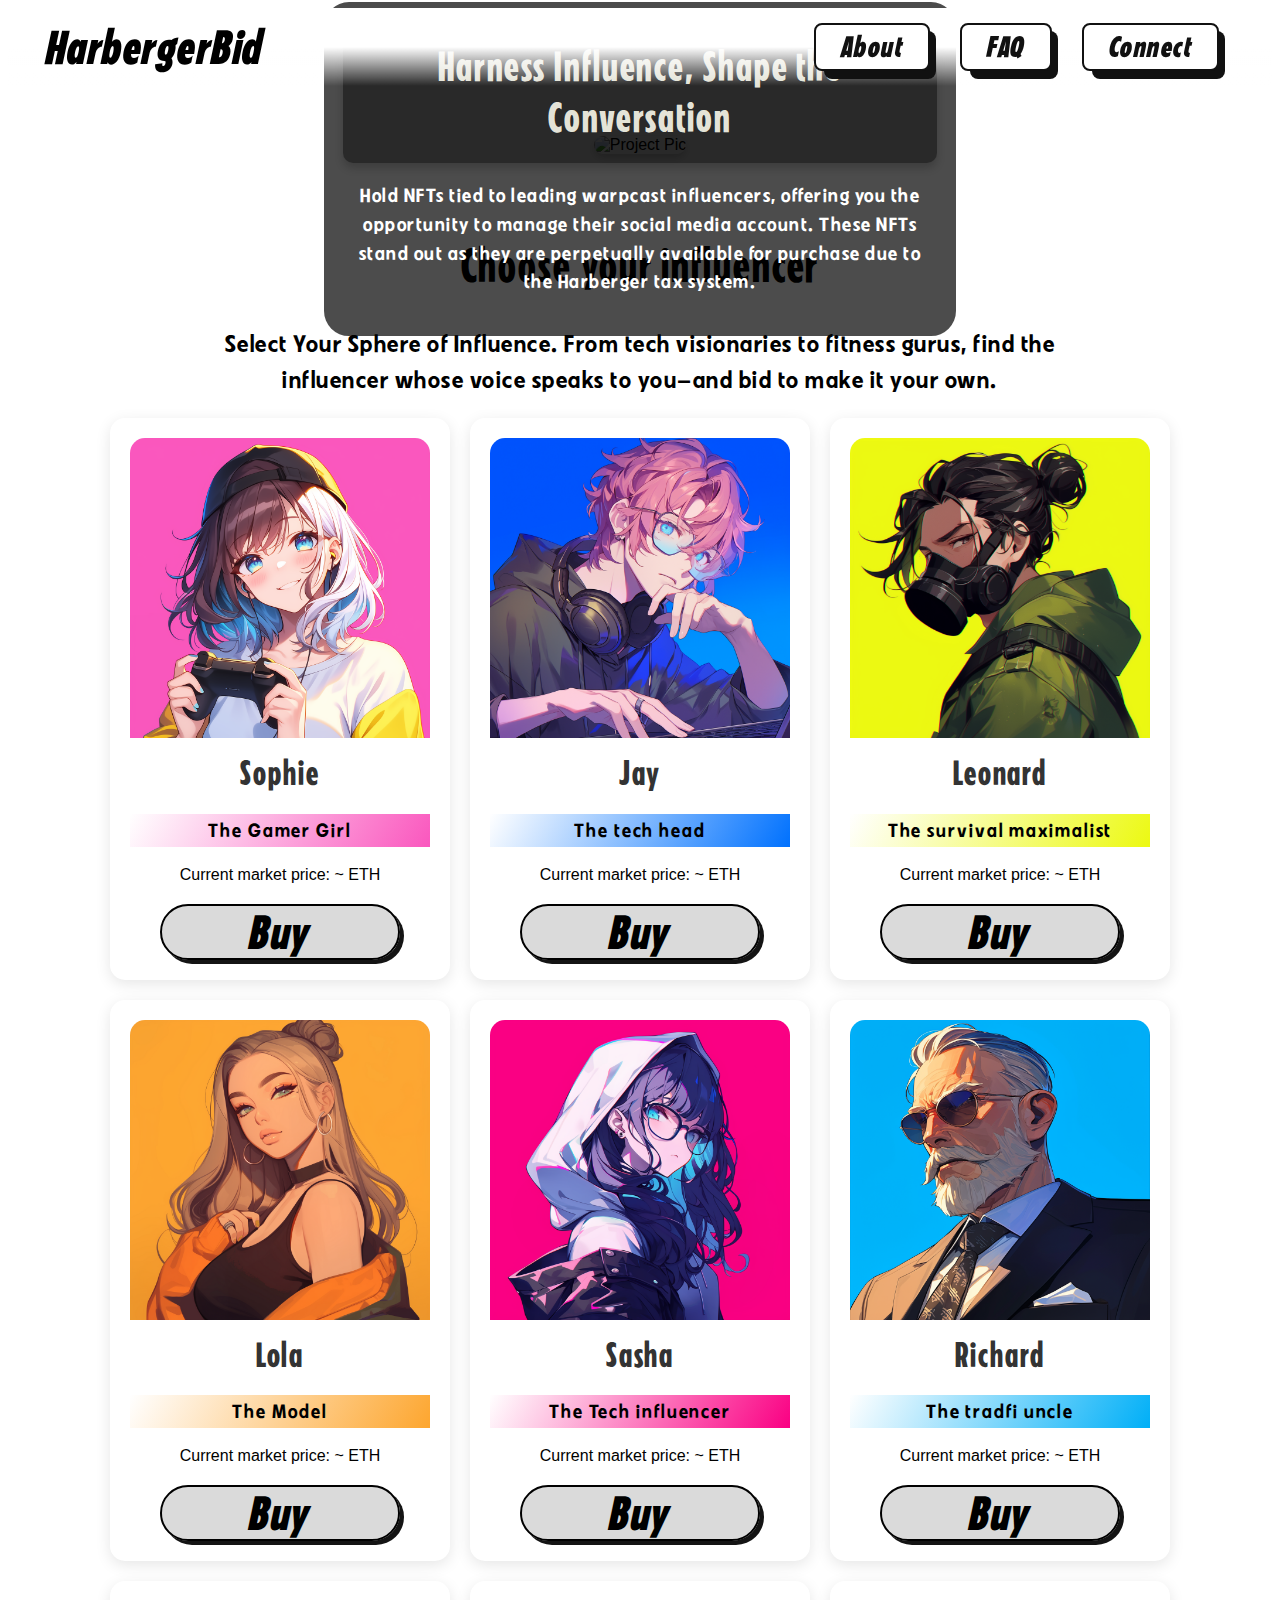
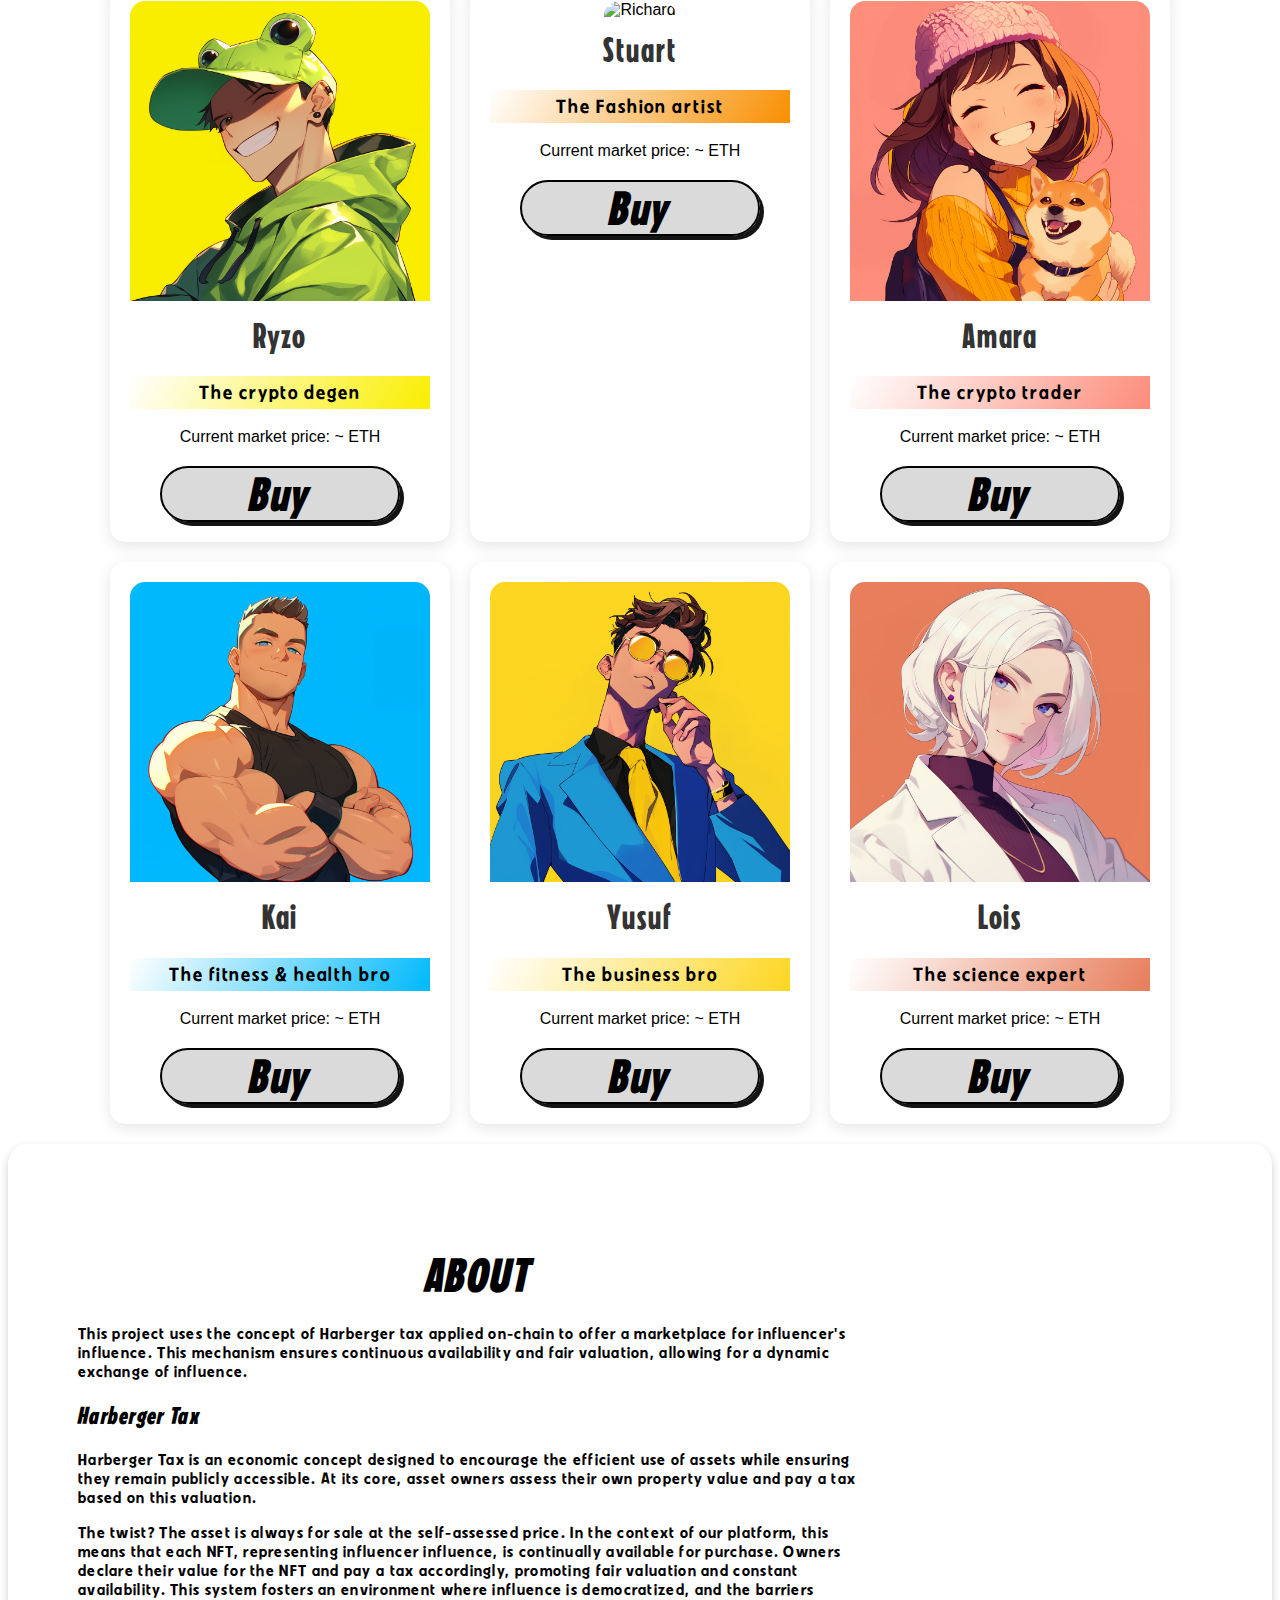
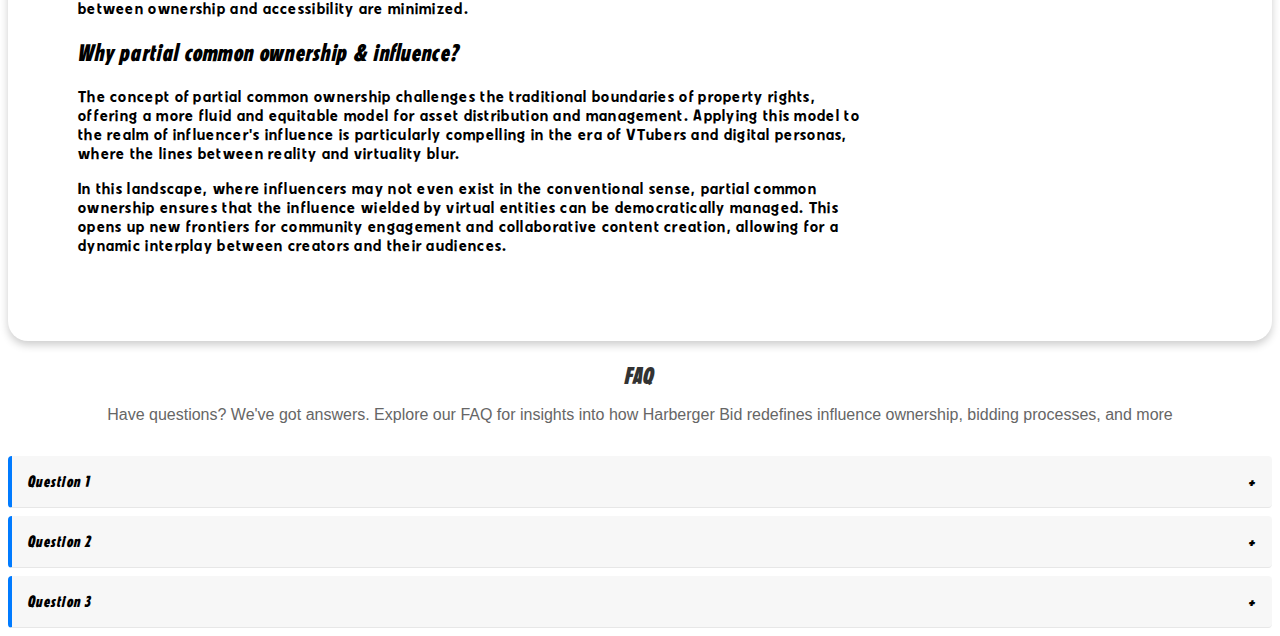
==== index.html @ 303be166 "Repo init" ====
<!DOCTYPE html>
<html lang="en">
<head>
    <meta charset="UTF-8">
    <meta name="viewport" content="width=device-width, initial-scale=1.0">
    <title>Harberger</title>
    <link rel="stylesheet" href="style.css">

    <script src="https://cdn.ethers.io/lib/ethers-5.2.umd.min.js" type="application/javascript"></script>
    <script src="js/script.js" type="text/javascript"></script>
</head>
<body onload="init()">
    <div class="main">
<!--                  Header                    -->
        <div class="header">
            <h4>HarbergerBid</h4>
            <div class="BTNS">
                <button class="headerBtn" id="btnAbout">About</button>
                <button class="headerBtn" id="btnFAQ">FAQ</button>
                <button class="headerBtn" id="btnConnect" onclick="connect()">Connect</button>
            </div>
        </div>

<!--                  Body                    -->

        <div class="mainBody">
            <!--        -----------------------        -->
            <!--        Slogan + Main Image        -->
            <div class="sloganBody">
                <img src="slogan.png" class="sloganImage" id="SloganImage_" alt="Project Pic">
                <div class="sloganText">
                    <div class="sloganTitle">Harness Influence, Shape the Conversation</div>
                    <p class="slogan">Hold NFTs tied to leading warpcast influencers, offering you the opportunity to manage their social media account. These NFTs stand out as they are perpetually available for purchase due to the Harberger tax system.</p>
                </div>
            </div>
            <!--        -----------------------        -->
            <!--        Influencers Catalogue         -->
            <div class="influencerSelectionBody">
                <h1>Choose your influencer</h1>
                <p class="selectDescription"> Select Your Sphere of Influence. From tech visionaries to fitness gurus, find the influencer whose voice speaks to you—and bid to make it your own.</p>
                <div class="influencerCardsContainer">
                    <div class="card">
                        <img src="/Influencers/Gaming.png" alt="Richard" class="card-image">
                        <h3 class="card-name">Sophie</h3>
                        <p class="card-title" id="sophieText">The Gamer Girl</p>
                        <div class="card-details">
                            <span id="price-1">Current market price: ~ ETH</span>
                            <button class="button-buy"onclick="acquire(1)"> Buy </button>
                        </div>
                    </div>
                    <div class="card">
                        <img src="/Influencers/Tech.png" alt="Richard" class="card-image">
                        <h3 class="card-name">Jay</h3>
                        <p class="card-title" id="jayText">The tech head</p>
                        <div class="card-details">
                            <span id="price-2">Current market price: ~ ETH</span>
                            <button class="button-buy" onclick="acquire(2)"> Buy </button>
                        </div>
                    </div>
                    <div class="card">
                        <img src="/Influencers/Apocaliptic.png" alt="Richard" class="card-image">
                        <h3 class="card-name">Leonard</h3>
                        <p class="card-title" id="leonardText">The survival maximalist</p>
                        <div class="card-details">
                            <span id="price-3">Current market price: ~ ETH</span>
                            <button class="button-buy" onclick="acquire(3)"> Buy </button>
                        </div>
                    </div>
                    <div class="card">
                        <img src="/Influencers/Waifu.png" alt="Richard" class="card-image">
                        <h3 class="card-name">Lola</h3>
                        <p class="card-title" id="lolaText">The Model</p>
                        <div class="card-details">
                            <span id="price-4">Current market price: ~ ETH</span>
                            <button class="button-buy"onclick="acquire(4)"> Buy </button>
                        </div>
                    </div>
                    <div class="card">
                        <img src="/Influencers/TechFemale.png" alt="Richard" class="card-image">
                        <h3 class="card-name">Sasha</h3>
                        <p class="card-title" id="sashaText">The Tech influencer</p>
                        <div class="card-details">
                            <span id="price-5">Current market price: ~ ETH</span>
                            <button class="button-buy"onclick="acquire(5)"> Buy </button>
                        </div>
                    </div>
                    <div class="card">
                        <img src="/Influencers/Tradfi.png" alt="Richard" class="card-image">
                        <h3 class="card-name">Richard</h3>
                        <p class="card-title" id="richardText">The tradfi uncle</p>
                        <div class="card-details">
                            <span id="price-6">Current market price: ~ ETH</span>
                            <button class="button-buy"onclick="acquire(6)"> Buy </button>
                        </div>
                    </div>
                    <div class="card">
                        <img src="/Influencers/DegenMale.png" alt="Richard" class="card-image">
                        <h3 class="card-name">Ryzo</h3>
                        <p class="card-title" id="ryzoText">The crypto degen</p>
                        <div class="card-details">
                            <span id="price-7">Current market price: ~ ETH</span>
                            <button class="button-buy"onclick="acquire(7)"> Buy </button>
                        </div>
                    </div>
                    <div class="card">
                        <img src="/Influencers/Fashion.png" alt="Richard" class="card-image">
                        <h3 class="card-name">Stuart</h3>
                        <p class="card-title" id="stuartText">The Fashion artist</p>
                        <div class="card-details">
                            <span id="price-8">Current market price: ~ ETH</span>
                            <button class="button-buy"onclick="acquire(8)"> Buy </button>
                        </div>
                    </div>
                    <div class="card">
                        <img src="/Influencers/DegenFemale.png" alt="Richard" class="card-image">
                        <h3 class="card-name">Amara</h3>
                        <p class="card-title" id="amaraText">The crypto trader</p>
                        <div class="card-details">
                            <span id="price-9">Current market price: ~ ETH</span>
                            <button class="button-buy"onclick="acquire(9)"> Buy </button>
                        </div>
                    </div>
                    <div class="card">
                        <img src="/Influencers/Ftiness.png" alt="Richard" class="card-image">
                        <h3 class="card-name" >Kai</h3>
                        <p class="card-title" id="kaiText">The fitness & health bro</p>
                        <div class="card-details">
                            <span id="price-10">Current market price: ~ ETH</span>
                            <button class="button-buy"onclick="acquire(10)"> Buy </button>
                        </div>
                    </div>
                    <div class="card">
                        <img src="/Influencers/Business.png" alt="Richard" class="card-image">
                        <h3 class="card-name" >Yusuf</h3>
                        <p class="card-title"id="yusufText">The business bro</p>
                        <div class="card-details">
                            <span id="price-11">Current market price: ~ ETH</span>
                            <button class="button-buy"onclick="acquire(11)"> Buy </button>
                        </div>
                    </div>
                    <div class="card">
                        <img src="/Influencers/Science.png" alt="Richard" class="card-image">
                        <h3 class="card-name">Lois</h3>
                        <p class="card-title" id="loisText">The science expert</p>
                        <div class="card-details">
                            <span id="price-12">Current market price: ~ ETH</span>
                            <button class="button-buy"onclick="acquire(12)"> Buy </button>
                        </div>
                    </div>
                </div>
            </div>

            <!--        -----------------------        -->
            <!--                About                  -->
            <div class="aboutSection" id="aboutBody_">
                <div class="aboutContent">
                  <h1>About</h1>
                  <p>
                    This project uses the concept of Harberger tax applied on-chain to offer a marketplace for influencer's influence.
                    This mechanism ensures continuous availability and fair valuation, allowing for a dynamic exchange of influence.
                  </p>
                  <h2>Harberger Tax</h2>
                  <p>Harberger Tax is an economic concept designed to encourage the efficient use of assets while ensuring they remain publicly accessible. At its core, asset owners assess their own property value and pay a tax based on this valuation. </p>
                  <p>The twist? The asset is always for sale at the self-assessed price. In the context of our platform, this means that each NFT, representing influencer influence, is continually available for purchase. Owners declare their value for the NFT and pay a tax accordingly, promoting fair valuation and constant availability. This system fosters an environment where influence is democratized, and the barriers between ownership and accessibility are minimized.</p>

                  <h2>Why partial common ownership & influence?</h2>
                  <p>The concept of partial common ownership challenges the traditional boundaries of property rights, offering a more fluid and equitable model for asset distribution and management. Applying this model to the realm of influencer's influence is particularly compelling in the era of VTubers and digital personas, where the lines between reality and virtuality blur.</p>
                  <p>In this landscape, where influencers may not even exist in the conventional sense, partial common ownership ensures that the influence wielded by virtual entities can be democratically managed. This opens up new frontiers for community engagement and collaborative content creation, allowing for a dynamic interplay between creators and their audiences.</p>

                </div>
              </div>

            <!--        -----------------------        -->
            <!--                FAQ                 -->
            <div class="FAQBody" id="FAQbody_">
                <h2>FAQ</h2>
                <p>Have questions? We've got answers. Explore our FAQ for insights into how Harberger Bid redefines influence ownership, bidding processes, and more</p>
                <div class="FAQList">
                    <div class="FAQQuestion">Question 1</div>
                    <div class="FAQAnswer">Answer 1</div>
                    <div class="FAQQuestion">Question 2</div>
                    <div class="FAQAnswer">Answer 2</div>
                    <div class="FAQQuestion">Question 3</div>
                    <div class="FAQAnswer">Answer 3</div>
                </div>
            </div>
        </div>
    </div>

    <script>
        document.getElementById('btnAbout').addEventListener('click', function() {
            document.getElementById('aboutBody_').scrollIntoView({ behavior: 'smooth' });
        });

        document.getElementById('btnFAQ').addEventListener('click', function() {
            document.getElementById('FAQbody_').scrollIntoView({ behavior: 'smooth' });
        });

        const faqQuestions = document.querySelectorAll('.FAQQuestion');

faqQuestions.forEach(question => {
    question.addEventListener('click', () => {
        const answer = question.nextElementSibling;

        // Toggle de la clase 'active' en la pregunta
        question.classList.toggle('active');

        // Toggle de la respuesta
        if (answer.style.display === 'block') {
            answer.style.display = 'none';
        } else {
            answer.style.display = 'block';
        }
    });
});
    </script>
</body>

</html>
---- style.css ----
@font-face {
  font-family: 'VVDSFiftiesCondensed'; /* Un nombre personalizado para tu fuente */
  src: url('/Fonts/VVDS-Fifties-Cond-SBold-Italic.otf') format('opentype'); /* La ruta al archivo de tu fuente */
  font-weight: bold; /* Este archivo parece ser una versión en negrita e inclinada */
  font-style: italic; /* Específicamente inclinado, así que definimos el estilo como cursiva */
}
@font-face {
  font-family: 'VVDSFifties';
  src: url('/Fonts/VVDS-Fifties-Med-Reg.otf') format('opentype');
  font-weight: normal;
  font-style: normal;
}

@font-face {
  font-family: 'VVDSFifties';
  src: url('/Fonts/VVDS-Fifties-SExp-Med.otf') format('opentype');
  font-weight: normal2;
  font-style: normal;
}

@font-face {
  font-family: 'VVDSFifties';
  src: url('/Fonts/VVDS-Fifties-Cond-Bold.otf') format('opentype');
  font-weight: bold;
  font-style: normal;
}

@font-face {
  font-family: 'VVDSFifties';
  src: url('/Fonts/VVDS-Fifties-Cond-Med.otf') format('opentype');
  font-weight: 500; /* Medium weight */
  font-style: normal;
}
body {
  font-family: 'Arial', sans-serif; /* You may want to change this */
}


/*------------------------------*/
/*             Header          */
.header {
    display: flex;
    align-items: center; /* Alinea los ítems verticalmente en el centro */
    justify-content: space-between; /* Espacio entre la imagen y los botones */ /* Color de fondo */
    padding: 0 3%; /* Espaciado a izquierda y derecha */
    position: sticky;
    top: 0;
    z-index: 20;
    background: linear-gradient(0deg, rgba(255, 255, 255, 0) 0%, rgba(255, 255, 255, 255) 50%);
}

.headerTitle{
    height: 80%;
    width: auto;
}
.header h3 {
    color: #000; /* Adjust the color to match the exact style */
    margin: 0;
    padding: 20px 0;
    text-align: center;
    justify-content: center;
}
.header h4 {
  font-family: 'VVDSFiftiesCondensed';
  font-size: 3em;
  margin: 0;
  letter-spacing: 1.5px;
}


.BTNS {
    display: flex;
    justify-content: center;
    gap: 30px; /* Adjust spacing between buttons as necessary */
    margin: 15px;
}


.headerBtn {
  align-items: center;
  background-color: #ffffff;
  border: 2px solid #111;
  border-radius: 8px;
  box-sizing: border-box;
  color: #111;
  cursor: pointer;
  display: flex;
  font-family: 'VVDSFiftiesCondensed';
  letter-spacing: 1.5px;
  font-size: 30px;
  height: 48px;
  justify-content: center;
  line-height: 24px;
  max-width: 100%;
  padding: 0 25px;
  position: relative;
  text-align: center;
  text-decoration: none;
  user-select: none;
  -webkit-user-select: none;
  touch-action: manipulation;
}

.headerBtn:after {
  background-color: #111;
  border-radius: 8px;
  content: "";
  display: block;
  height: 48px;
  left: 0;
  width: 100%;
  position: absolute;
  top: -2px;
  transform: translate(8px, 8px);
  transition: transform .2s ease-out;
  z-index: -1;
}

.headerBtn:hover:after {
  transform: translate(0, 0);
}

.headerBtn:active {
  background-color: #ffdeda;
  outline: 0;
}

.headerBtn:hover {
  outline: 0;
}

/*------------------------------*/
/*             Slogan          */
  /* Slogan Styles */
/* Slogan Styles */
.sloganBody {
  position: relative; /* Add this line */
  display: flex;
  align-items: center;
  justify-content: center;
  background-color: var(--color-background);
  padding: 50px;
  gap: 20px;
}

.sloganImage {
  max-width: 100%; /* Make sure the image is responsive */
  height: auto;
  border-radius: 20px; /* Match this to the border radius of your image */
  box-shadow: 0 4px 8px rgba(0, 0, 0, 0.2); /* Adds a subtle shadow to the image */
}

.sloganText {
  position: absolute;
  top: 70%;
  left: 50%;
  transform: translate(-50%, -50%);
  z-index: 10;
  max-width: 800px;
  max-height: 380px;
  text-align: center;
  color: #FFFFFF;
  font-size: 1.2em;
  padding: 1em; /* Adjust padding to ensure the content is not too close to the edges */
  background-color: rgba(0, 0, 0, 0.7);
  border-radius: 25px; /* Adjust this value to increase or decrease the roundness of the corners */
  display: flex; /* Changed to flex to better manage the inner content */
  flex-direction: column; /* Stack children vertically */
  justify-content: center; /* Center content vertically */
  align-items: center; /* Center content horizontally */
  overflow: hidden; /* Ensures that the content respects the border-radius */
}


.sloganTitle {
  background-color:  rgba(0, 0, 0, 0.45); /* Using a variable for accent color */
  color: rgba(255, 254, 240, 0.90);
  font-family: 'VVDSFifties', sans-serif;
  font-weight: 500;
  font-size: 2.2em; /* Adjust the font size as needed */
  letter-spacing: 1.9px;
  text-align: center;
  padding: 20px 40px;
  border-radius: 10px;
  box-shadow: 0 4px 8px rgba(0, 0, 0, 0.2);
   /* transform: translateY(-30%); Gives the impression that title is overlaying the image */
  margin: 0 auto; /* Centers the title */
}

.slogan {
  color: var(--color-primary);
  font-size: 1em;
  line-height: 1.5;
  font-family: 'VVDSFifties', sans-serif;
  font-weight: normal;
  letter-spacing: 1.5px;
}

/* Responsive Design for Slogan Section */
@media only screen and (max-width: 768px) {
  .sloganBody {
    flex-direction: column;
  }

  .sloganImage {
    width: 80%; /* Adjust image size for smaller screens */
    margin-bottom: 20px; /* Add space between image and text */
  }

  .sloganTitle {
    font-size: 1.5em; /* Adjust title size for smaller screens */
    padding: 10px 20px; /* Adjust padding for smaller screens */
    transform: translateY(0); /* Reset position for mobile */

  }
}
/*------------------------------*/
/*       Influencer catalogue         */

.influencerSelectionBody {
  text-align: center;
  justify-content: center;
  width: 100%; /* Add this line if it's not full width */
}

.influencerSelectionBody h1 {
  font-family: 'VVDSFifties', sans-serif;
  font-weight: 500;
  font-size: 3em; /* Adjust the font size as needed */
  letter-spacing: 1.9px;
}

.selectDescription {
  color: var(--color-primary);
  font-size: 1.5em;
  line-height: 1.5;
  font-family: 'VVDSFifties', sans-serif;
  font-weight: normal;
  letter-spacing: 1.5px;
  width: 70%;
  margin: 0 auto; /* Center the paragraph */
  text-align: center;
}

.influencerCardsContainer {
    display: flex;
    flex-wrap: wrap;
    gap: 20px; /* Space between cards */
    justify-content: center;
    padding: 20px;
}

/*------------------------------*/
/*       Influencer catalogue         */

.card {
    background-color: #fff; /* White background */
    border-radius: 15px; /* Rounded corners */
    box-shadow: 0 4px 15px rgba(0, 0, 0, 0.1); /* Smoother shadow */
    padding: 20px;
    width: 300px; /* Card width */
    text-align: center;
    transition: transform 0.3s ease, box-shadow 0.3s ease; /* Smooth transition for hover effect */
    overflow: hidden; /* Ensures that content respects border-radius */
    cursor: pointer;
}

.card:hover {
    transform: scale(1.05); /* Scales the card up to 105% */
    box-shadow: 0 10px 30px rgba(0, 0, 0, 0.2); /* Larger shadow for lifting effect */
}

.card-image {
    width: 100%;
    height: auto;
    border-top-left-radius: 15px; /* Rounded corners for the image */
    border-top-right-radius: 15px;
}

.card-name {
    font-family: 'Arial', sans-serif; /* Elegant font */
    font-size: 1.5em;
    color: #333; /* Dark gray for high contrast */
    margin: 10px 0;
    font-family: 'VVDSFifties', sans-serif;
    font-weight: 500;
    font-size: 2.2em; /* Adjust the font size as needed */
    letter-spacing: 1.9px;
}

.card-title {
    background: linear-gradient(120deg, #ffffff 0%, #f9ed00 100%);
    color: #000000;
    padding: 5px 0;
    font-family: 'VVDSFifties', sans-serif;
    font-weight: normal;
    font-size: 1.2em; /* Adjust the font size as needed */
    letter-spacing: 1.9px;
}

.card-details {
  display: flex;
  flex-direction: column;
  gap: 20px;
}

.card-price {
    font-size: 1.2em;
    color: #333;
    margin-bottom: 20px; /* Spacing before the button */
}

.button-buy {
  background-color: #c0c0c096;
  border: 2.5px solid #000000;
  border-radius: 30px;
  box-shadow: #141414 4px 4px 0 0;
  color: #000000;
  cursor: pointer;
  display: inline-block;
  font-weight: 600;
  font-size: 18px;
  padding: 0 30 px;
  line-height: 50px;
  text-align: center;
  text-decoration: none;
  user-select: none;
  -webkit-user-select: none;
  touch-action: manipulation;
  transition: background-color 0.3s;
  font-family: 'VVDSFiftiesCondensed';
  font-size: 3em;
  letter-spacing: 1.8px;
  width: 80%;
  align-self: center;
}

.button-buy:hover {
  background-color: #00aff7;
}

.button-buy:active {
  box-shadow: #422800 2px 2px 0 0;
  transform: translate(2px, 2px);
}

#sophieBtn:hover {
  background-color: #fa57be;
}
#jayBtn:hover{
  background-color: #0071fe;
}
#leonardBtn:hover{
  background-color: #ecf912;
}
#lolaBtn:hover{
  background-color: #fda62f;
}

#sashaBtn:hover{
  background-color: #fa0083;
}
#ryzoBtn:hover{
  background-color: #faee00;
}
#ryzoBtn:hover{
  background-color: #faee00;
}
#stuartBtn:hover{
  background-color: #f88f01;
}
#amaraBtn:hover{
  background-color: #fc8c7a;
}
#kaiBtn:hover{
  background-color: #00b9fc;
}
#yusufBtn:hover{
  background-color: #fdd621;
}
#loisBtn:hover{
  background-color: #e77d5b;
}



#sophieText{
  background: linear-gradient(120deg, #ffffff 0%, #fa57be 100%);
}
#jayText{
  background: linear-gradient(120deg, #ffffff 0%, #0071fe 100%);
}

#leonardText{
  background: linear-gradient(120deg, #ffffff 0%, #ecf912 100%);
}
#lolaText{
  background: linear-gradient(120deg, #ffffff 0%, #fda62f 100%);
}

#sashaText{
  background: linear-gradient(120deg, #ffffff 0%, #fa0083 100%);
}
#ryzoText{
  background: linear-gradient(120deg, #ffffff 0%, #faee00 100%);
}
#ryzoText{
  background: linear-gradient(120deg, #ffffff 0%, #faee00 100%);
}
#stuartText{
  background: linear-gradient(120deg, #ffffff 0%, #f88f01 100%);
}
#amaraText{
  background: linear-gradient(120deg, #ffffff 0%, #fc8c7a 100%);
}
#kaiText{
  background: linear-gradient(120deg, #ffffff 0%, #00b9fc 100%);
}
#yusufText{
  background: linear-gradient(120deg, #ffffff 0%, #fdd621 100%);
}
#richardText{
  background: linear-gradient(120deg, #ffffff 0%, #00aff7 100%);
}
#loisText{
  background: linear-gradient(120deg, #ffffff 0%, #e77d5b 100%);
}



@media (min-width: 768px) {
  .button-74 {
    min-width: 120px;
    padding: 0 25px;
  }
}


/*------------------------------*/
/*       About         */
.aboutSection {
  background-image: url('SloganImage_.png');
  background-size: cover;
  background-position: center;
  padding: 50px; /* Adjust padding as needed */
  border-radius: 20px; /* Match the border-radius in your design */
  box-shadow: 0 4px 8px rgba(0, 0, 0, 0.2); /* Optional: Adds a subtle shadow */
  background-position: 70% center
}

.aboutContent {
  background: rgba(255, 255, 255, 0.8); /* Semi-transparent white background */
  border-radius: 15px; /* Adjust to match your design */
  padding: 20px; /* Adjust padding as needed */
  max-width: 800px; /* Adjust width as needed */
  margin: 0 0; /* Center the content */
  justify-content: left;
}



.aboutContent h1 {
  color: #000; /* Adjust text color as needed */
  text-align: center; /* Center the heading */
  margin-bottom: 20px; /* Space below the heading */
  text-transform: uppercase; /* Uppercase letters */
  letter-spacing: 2px; /* Spacing between letters */
  transition: background-color 0.3s;
  font-family: 'VVDSFiftiesCondensed';
  font-size: 3em;
  letter-spacing: 1.8px;
}

.aboutContent p {
  font-family: 'VVDSFifties', sans-serif;
  font-weight: normal2;
  letter-spacing: 1.3px;
}

.aboutContent h2 {
  font-family: 'VVDSFiftiesCondensed', sans-serif;
  letter-spacing: 1.3px;
}



<!-- HTML !-->
<button class="button-56" role="button">Button 56</button>




/*------------------------------*/
/*       FAQs         */
/* Estilo base para FAQ */
/* Base styling for FAQ section */
.FAQBody {
  background-color: #fff; /* Neutral background for a clean look */
  padding: 2rem;
  border-radius: 8px; /* Soften the edges */
  box-shadow: 0 8px 16px rgba(0,0,0,0.1); /* Add depth with a subtle shadow */
  max-width: 800px; /* Set a max width for the container */
  margin: 2rem auto; /* Center it with automatic margins */
  font-family: 'Arial', sans-serif; /* You can switch this to a font of your choice */
}

/* Style for individual question items */
.FAQQuestion {
  background-color: #f7f7f7; /* Light background to differentiate the question */
  margin: 0.5rem 0;
  padding: 1rem;
  cursor: pointer;
  position: relative;
  border-radius: 4px; /* Slight rounding of corners */
  transition: background-color 0.3s ease;
  border-left: 4px solid #007bff; /* Add a colored border for a touch of color */
  font-weight: 600;
  font-family: 'VVDSFiftiesCondensed', sans-serif;
  letter-spacing: 1.3px;
}

/* Questions have a hover effect for interactivity */
.FAQQuestion:hover {
  background-color: #e7e7e7;
}

/* Style for the answer content */
.FAQAnswer {
  background-color: #ffffff; /* White background for the answers */
  padding: 0 1rem 1rem;
  display: none; /* Hidden by default */
  border-bottom-left-radius: 4px; /* Rounded bottom corners */
  border-bottom-right-radius: 4px;
  font-family: 'VVDSFifties', sans-serif;
  font-weight: normal2;
  letter-spacing: 1.3px;
}

/* The plus/minus icon */
.FAQQuestion::after {
  content: '\002B'; /* Unicode for the plus sign */
  font-size: 1.5rem;
  position: absolute;
  right: 1rem;
  top: 50%;
  transform: translateY(-50%);
  transition: transform 0.2s ease-in-out;
}

/* Style the plus icon when the question is active (i.e., answer is visible) */
.FAQQuestion.active::after {
  content: '\2212'; /* Unicode for the minus sign */
  transform: translateY(-50%) rotate(180deg);
}

/* Add some hover effects and transition for the FAQ items */
.FAQQuestion:not(:last-child) {
  border-bottom: 1px solid #e7e7e7;
}

.FAQList {
  list-style-type: none; /* Removes the default list style */
  padding: 0; /* Reset padding */
}

/* Extra visual tweaks for cleaner design */
.FAQBody h2 {
  text-align: center;
  color: #333;
  margin-bottom: 1rem;
  font-family: 'VVDSFiftiesCondensed', sans-serif;
  letter-spacing: 1.3px;
}

.FAQBody p {
  text-align: center;
  color: #666;
  margin-bottom: 2rem;
}
.aboutContent p {
  font-family: 'VVDSFifties', sans-serif;
  font-weight: normal2;
  letter-spacing: 1.3px;
}

.aboutContent h2 {
  font-family: 'VVDSFiftiesCondensed', sans-serif;
  letter-spacing: 1.3px;
}
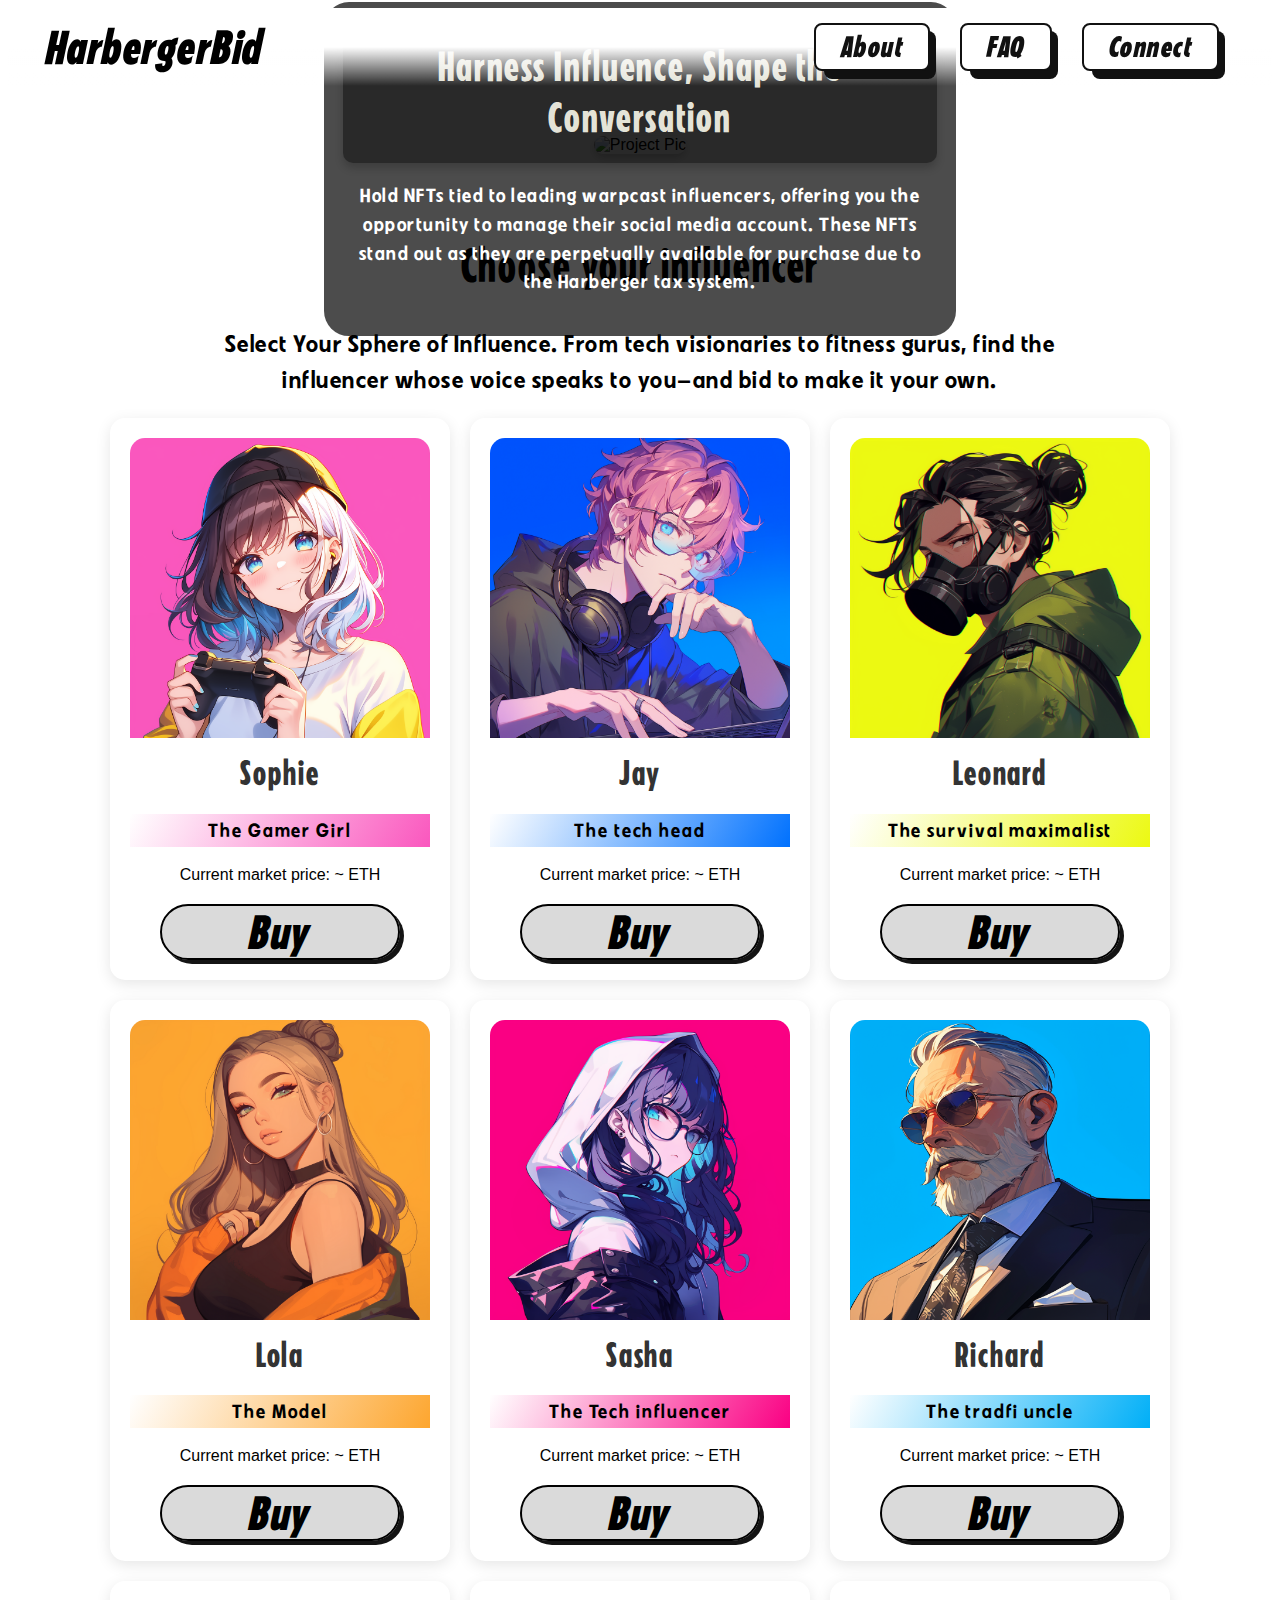
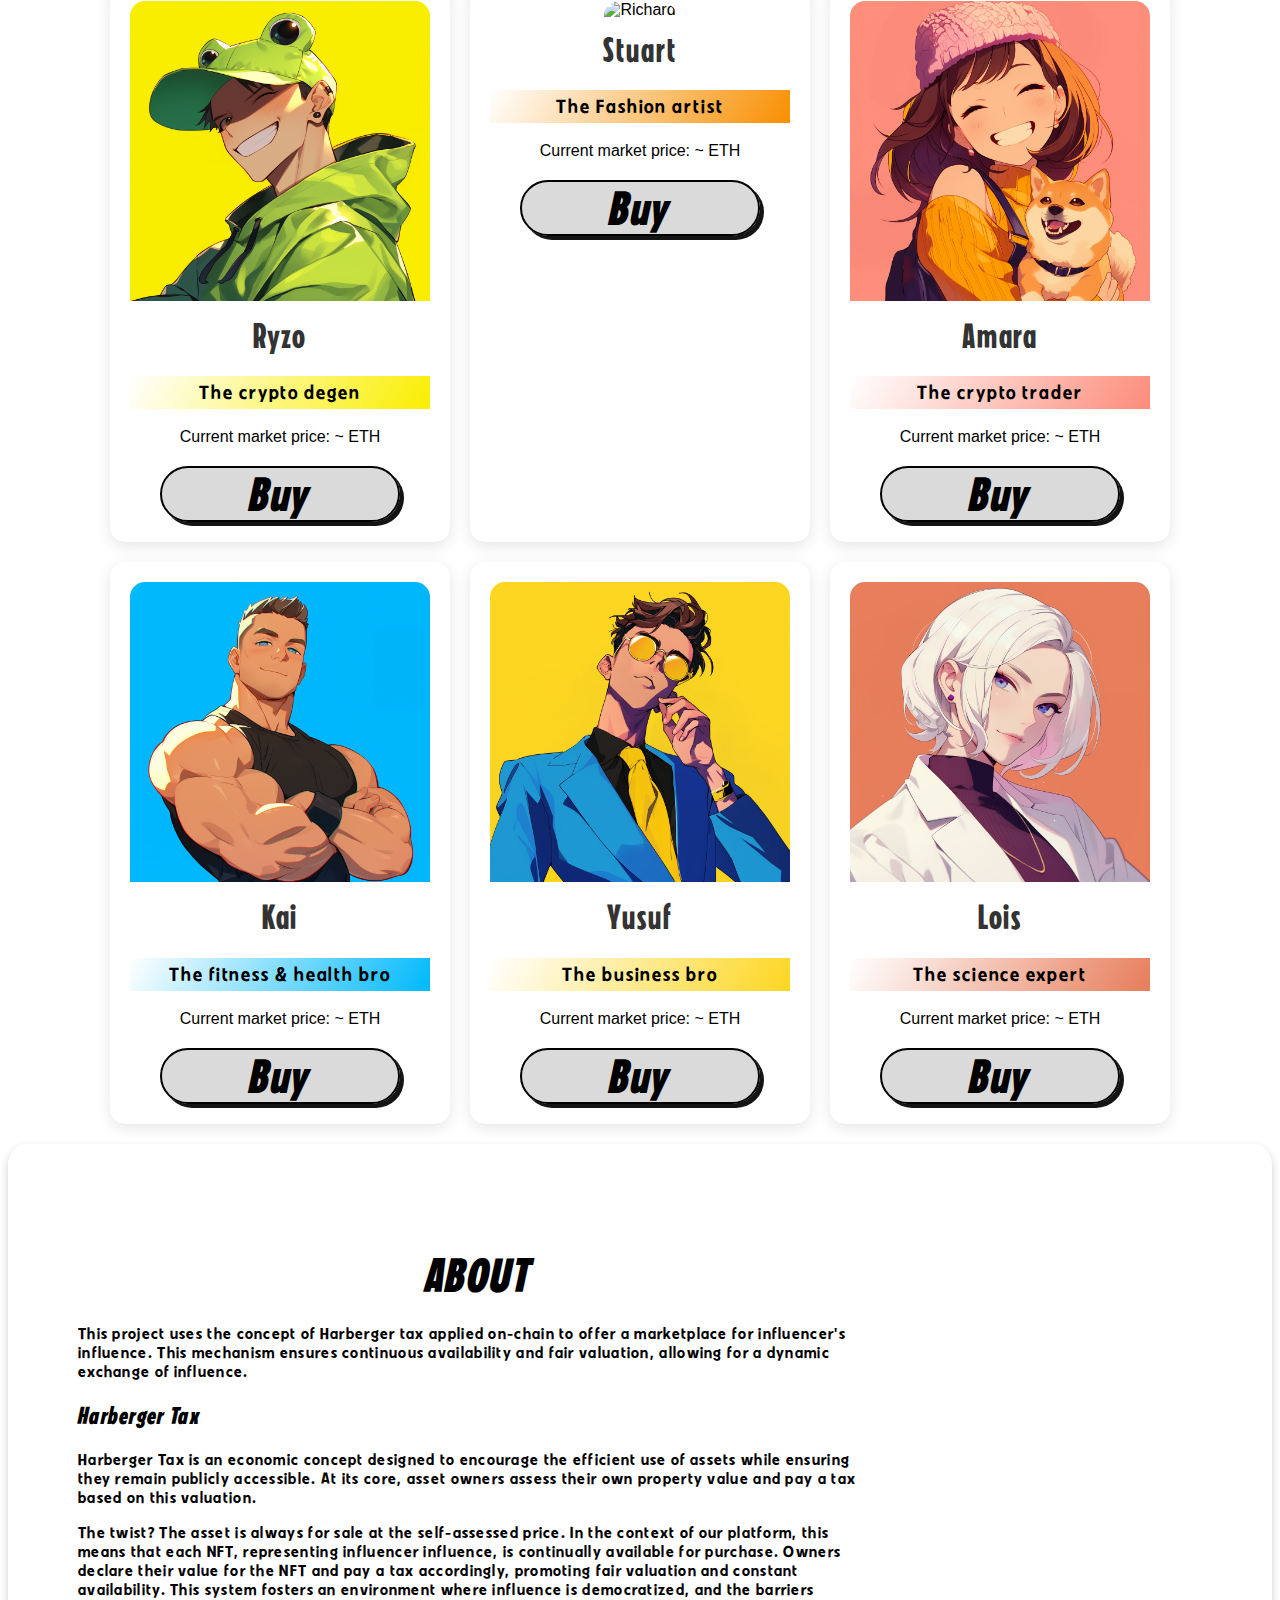
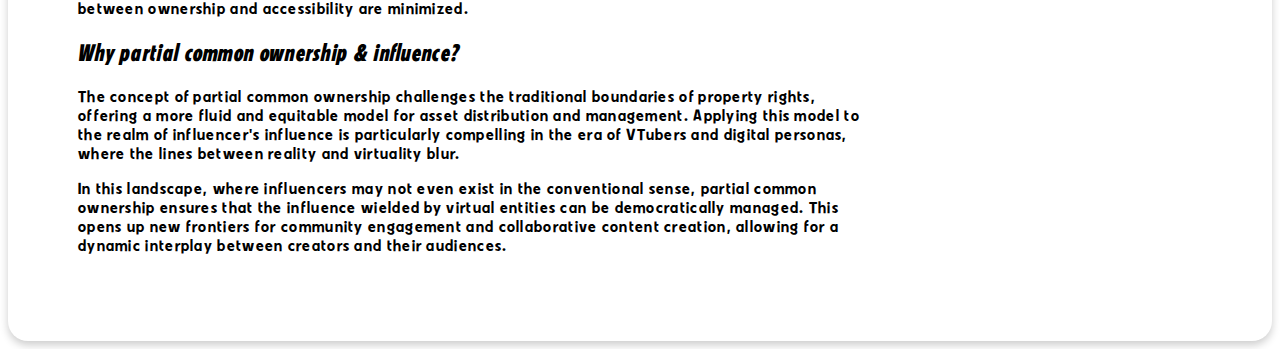
==== commit 4060bc37: "remove faq" ====
--- a/index.html
+++ b/index.html
@@ -1,219 +1,331 @@
 <!DOCTYPE html>
 <html lang="en">
-<head>
-    <meta charset="UTF-8">
-    <meta name="viewport" content="width=device-width, initial-scale=1.0">
+  <head>
+    <meta charset="UTF-8" />
+    <meta name="viewport" content="width=device-width, initial-scale=1.0" />
     <title>Harberger</title>
-    <link rel="stylesheet" href="style.css">
-
-    <script src="https://cdn.ethers.io/lib/ethers-5.2.umd.min.js" type="application/javascript"></script>
+    <link rel="stylesheet" href="style.css" />
+
+    <script
+      src="https://cdn.ethers.io/lib/ethers-5.2.umd.min.js"
+      type="application/javascript"
+    ></script>
     <script src="js/script.js" type="text/javascript"></script>
-</head>
-<body onload="init()">
+  </head>
+  <body onload="init()">
     <div class="main">
-<!--                  Header                    -->
-        <div class="header">
-            <h4>HarbergerBid</h4>
-            <div class="BTNS">
-                <button class="headerBtn" id="btnAbout">About</button>
-                <button class="headerBtn" id="btnFAQ">FAQ</button>
-                <button class="headerBtn" id="btnConnect" onclick="connect()">Connect</button>
-            </div>
+      <!--                  Header                    -->
+      <div class="header">
+        <h4>HarbergerBid</h4>
+        <div class="BTNS">
+          <button class="headerBtn" id="btnAbout">About</button>
+          <button class="headerBtn" id="btnFAQ">FAQ</button>
+          <button class="headerBtn" id="btnConnect" onclick="connect()">
+            Connect
+          </button>
         </div>
-
-<!--                  Body                    -->
-
-        <div class="mainBody">
-            <!--        -----------------------        -->
-            <!--        Slogan + Main Image        -->
-            <div class="sloganBody">
-                <img src="slogan.png" class="sloganImage" id="SloganImage_" alt="Project Pic">
-                <div class="sloganText">
-                    <div class="sloganTitle">Harness Influence, Shape the Conversation</div>
-                    <p class="slogan">Hold NFTs tied to leading warpcast influencers, offering you the opportunity to manage their social media account. These NFTs stand out as they are perpetually available for purchase due to the Harberger tax system.</p>
-                </div>
-            </div>
-            <!--        -----------------------        -->
-            <!--        Influencers Catalogue         -->
-            <div class="influencerSelectionBody">
-                <h1>Choose your influencer</h1>
-                <p class="selectDescription"> Select Your Sphere of Influence. From tech visionaries to fitness gurus, find the influencer whose voice speaks to you—and bid to make it your own.</p>
-                <div class="influencerCardsContainer">
-                    <div class="card">
-                        <img src="/Influencers/Gaming.png" alt="Richard" class="card-image">
-                        <h3 class="card-name">Sophie</h3>
-                        <p class="card-title" id="sophieText">The Gamer Girl</p>
-                        <div class="card-details">
-                            <span id="price-1">Current market price: ~ ETH</span>
-                            <button class="button-buy"onclick="acquire(1)"> Buy </button>
-                        </div>
-                    </div>
-                    <div class="card">
-                        <img src="/Influencers/Tech.png" alt="Richard" class="card-image">
-                        <h3 class="card-name">Jay</h3>
-                        <p class="card-title" id="jayText">The tech head</p>
-                        <div class="card-details">
-                            <span id="price-2">Current market price: ~ ETH</span>
-                            <button class="button-buy" onclick="acquire(2)"> Buy </button>
-                        </div>
-                    </div>
-                    <div class="card">
-                        <img src="/Influencers/Apocaliptic.png" alt="Richard" class="card-image">
-                        <h3 class="card-name">Leonard</h3>
-                        <p class="card-title" id="leonardText">The survival maximalist</p>
-                        <div class="card-details">
-                            <span id="price-3">Current market price: ~ ETH</span>
-                            <button class="button-buy" onclick="acquire(3)"> Buy </button>
-                        </div>
-                    </div>
-                    <div class="card">
-                        <img src="/Influencers/Waifu.png" alt="Richard" class="card-image">
-                        <h3 class="card-name">Lola</h3>
-                        <p class="card-title" id="lolaText">The Model</p>
-                        <div class="card-details">
-                            <span id="price-4">Current market price: ~ ETH</span>
-                            <button class="button-buy"onclick="acquire(4)"> Buy </button>
-                        </div>
-                    </div>
-                    <div class="card">
-                        <img src="/Influencers/TechFemale.png" alt="Richard" class="card-image">
-                        <h3 class="card-name">Sasha</h3>
-                        <p class="card-title" id="sashaText">The Tech influencer</p>
-                        <div class="card-details">
-                            <span id="price-5">Current market price: ~ ETH</span>
-                            <button class="button-buy"onclick="acquire(5)"> Buy </button>
-                        </div>
-                    </div>
-                    <div class="card">
-                        <img src="/Influencers/Tradfi.png" alt="Richard" class="card-image">
-                        <h3 class="card-name">Richard</h3>
-                        <p class="card-title" id="richardText">The tradfi uncle</p>
-                        <div class="card-details">
-                            <span id="price-6">Current market price: ~ ETH</span>
-                            <button class="button-buy"onclick="acquire(6)"> Buy </button>
-                        </div>
-                    </div>
-                    <div class="card">
-                        <img src="/Influencers/DegenMale.png" alt="Richard" class="card-image">
-                        <h3 class="card-name">Ryzo</h3>
-                        <p class="card-title" id="ryzoText">The crypto degen</p>
-                        <div class="card-details">
-                            <span id="price-7">Current market price: ~ ETH</span>
-                            <button class="button-buy"onclick="acquire(7)"> Buy </button>
-                        </div>
-                    </div>
-                    <div class="card">
-                        <img src="/Influencers/Fashion.png" alt="Richard" class="card-image">
-                        <h3 class="card-name">Stuart</h3>
-                        <p class="card-title" id="stuartText">The Fashion artist</p>
-                        <div class="card-details">
-                            <span id="price-8">Current market price: ~ ETH</span>
-                            <button class="button-buy"onclick="acquire(8)"> Buy </button>
-                        </div>
-                    </div>
-                    <div class="card">
-                        <img src="/Influencers/DegenFemale.png" alt="Richard" class="card-image">
-                        <h3 class="card-name">Amara</h3>
-                        <p class="card-title" id="amaraText">The crypto trader</p>
-                        <div class="card-details">
-                            <span id="price-9">Current market price: ~ ETH</span>
-                            <button class="button-buy"onclick="acquire(9)"> Buy </button>
-                        </div>
-                    </div>
-                    <div class="card">
-                        <img src="/Influencers/Ftiness.png" alt="Richard" class="card-image">
-                        <h3 class="card-name" >Kai</h3>
-                        <p class="card-title" id="kaiText">The fitness & health bro</p>
-                        <div class="card-details">
-                            <span id="price-10">Current market price: ~ ETH</span>
-                            <button class="button-buy"onclick="acquire(10)"> Buy </button>
-                        </div>
-                    </div>
-                    <div class="card">
-                        <img src="/Influencers/Business.png" alt="Richard" class="card-image">
-                        <h3 class="card-name" >Yusuf</h3>
-                        <p class="card-title"id="yusufText">The business bro</p>
-                        <div class="card-details">
-                            <span id="price-11">Current market price: ~ ETH</span>
-                            <button class="button-buy"onclick="acquire(11)"> Buy </button>
-                        </div>
-                    </div>
-                    <div class="card">
-                        <img src="/Influencers/Science.png" alt="Richard" class="card-image">
-                        <h3 class="card-name">Lois</h3>
-                        <p class="card-title" id="loisText">The science expert</p>
-                        <div class="card-details">
-                            <span id="price-12">Current market price: ~ ETH</span>
-                            <button class="button-buy"onclick="acquire(12)"> Buy </button>
-                        </div>
-                    </div>
-                </div>
-            </div>
-
-            <!--        -----------------------        -->
-            <!--                About                  -->
-            <div class="aboutSection" id="aboutBody_">
-                <div class="aboutContent">
-                  <h1>About</h1>
-                  <p>
-                    This project uses the concept of Harberger tax applied on-chain to offer a marketplace for influencer's influence.
-                    This mechanism ensures continuous availability and fair valuation, allowing for a dynamic exchange of influence.
-                  </p>
-                  <h2>Harberger Tax</h2>
-                  <p>Harberger Tax is an economic concept designed to encourage the efficient use of assets while ensuring they remain publicly accessible. At its core, asset owners assess their own property value and pay a tax based on this valuation. </p>
-                  <p>The twist? The asset is always for sale at the self-assessed price. In the context of our platform, this means that each NFT, representing influencer influence, is continually available for purchase. Owners declare their value for the NFT and pay a tax accordingly, promoting fair valuation and constant availability. This system fosters an environment where influence is democratized, and the barriers between ownership and accessibility are minimized.</p>
-
-                  <h2>Why partial common ownership & influence?</h2>
-                  <p>The concept of partial common ownership challenges the traditional boundaries of property rights, offering a more fluid and equitable model for asset distribution and management. Applying this model to the realm of influencer's influence is particularly compelling in the era of VTubers and digital personas, where the lines between reality and virtuality blur.</p>
-                  <p>In this landscape, where influencers may not even exist in the conventional sense, partial common ownership ensures that the influence wielded by virtual entities can be democratically managed. This opens up new frontiers for community engagement and collaborative content creation, allowing for a dynamic interplay between creators and their audiences.</p>
-
-                </div>
-              </div>
-
-            <!--        -----------------------        -->
-            <!--                FAQ                 -->
-            <div class="FAQBody" id="FAQbody_">
-                <h2>FAQ</h2>
-                <p>Have questions? We've got answers. Explore our FAQ for insights into how Harberger Bid redefines influence ownership, bidding processes, and more</p>
-                <div class="FAQList">
-                    <div class="FAQQuestion">Question 1</div>
-                    <div class="FAQAnswer">Answer 1</div>
-                    <div class="FAQQuestion">Question 2</div>
-                    <div class="FAQAnswer">Answer 2</div>
-                    <div class="FAQQuestion">Question 3</div>
-                    <div class="FAQAnswer">Answer 3</div>
-                </div>
-            </div>
+      </div>
+
+      <!--                  Body                    -->
+
+      <div class="mainBody">
+        <!--        -----------------------        -->
+        <!--        Slogan + Main Image        -->
+        <div class="sloganBody">
+          <img
+            src="/hero.png"
+            class="sloganImage"
+            id="SloganImage_"
+            alt="Project Pic"
+          />
+          <div class="sloganText">
+            <div class="sloganTitle">
+              Harness Influence, Shape the Conversation
+            </div>
+            <p class="slogan">
+              Hold NFTs tied to leading warpcast influencers, offering you the
+              opportunity to manage their social media account. These NFTs stand
+              out as they are perpetually available for purchase due to the
+              Harberger tax system.
+            </p>
+          </div>
         </div>
+        <!--        -----------------------        -->
+        <!--        Influencers Catalogue         -->
+        <div class="influencerSelectionBody">
+          <h1>Choose your influencer</h1>
+          <p class="selectDescription">
+            Select Your Sphere of Influence. From tech visionaries to fitness
+            gurus, find the influencer whose voice speaks to you—and bid to make
+            it your own.
+          </p>
+          <div class="influencerCardsContainer">
+            <div class="card">
+              <img
+                src="/Influencers/Gaming.png"
+                alt="Richard"
+                class="card-image"
+              />
+              <h3 class="card-name">Sophie</h3>
+              <p class="card-title" id="sophieText">The Gamer Girl</p>
+              <div class="card-details">
+                <span id="price-1">Current market price: ~ ETH</span>
+                <button class="button-buy" id="sophieBtn" onclick="acquire(1)">
+                  Buy
+                </button>
+              </div>
+            </div>
+            <div class="card">
+              <img
+                src="/Influencers/Tech.png"
+                alt="Richard"
+                class="card-image"
+              />
+              <h3 class="card-name">Jay</h3>
+              <p class="card-title" id="jayText">The tech head</p>
+              <div class="card-details">
+                <span id="price-2">Current market price: ~ ETH</span>
+                <button class="button-buy" id="jayBtn" onclick="acquire(2)">
+                  Buy
+                </button>
+              </div>
+            </div>
+            <div class="card">
+              <img
+                src="/Influencers/Apocaliptic.png"
+                alt="Richard"
+                class="card-image"
+              />
+              <h3 class="card-name">Leonard</h3>
+              <p class="card-title" id="leonardText">The survival maximalist</p>
+              <div class="card-details">
+                <span id="price-3">Current market price: ~ ETH</span>
+                <button class="button-buy" id="leonardBtn" onclick="acquire(3)">
+                  Buy
+                </button>
+              </div>
+            </div>
+            <div class="card">
+              <img
+                src="/Influencers/Waifu.png"
+                alt="Richard"
+                class="card-image"
+              />
+              <h3 class="card-name">Lola</h3>
+              <p class="card-title" id="lolaText">The Model</p>
+              <div class="card-details">
+                <span id="price-4">Current market price: ~ ETH</span>
+                <button class="button-buy" id="lolaBtn" onclick="acquire(4)">
+                  Buy
+                </button>
+              </div>
+            </div>
+            <div class="card">
+              <img
+                src="/Influencers/TechFemale.png"
+                alt="Richard"
+                class="card-image"
+              />
+              <h3 class="card-name">Sasha</h3>
+              <p class="card-title" id="sashaText">The Tech influencer</p>
+              <div class="card-details">
+                <span id="price-5">Current market price: ~ ETH</span>
+                <button class="button-buy" id="sashaBtn" onclick="acquire(5)">
+                  Buy
+                </button>
+              </div>
+            </div>
+            <div class="card">
+              <img
+                src="/Influencers/Tradfi.png"
+                alt="Richard"
+                class="card-image"
+              />
+              <h3 class="card-name">Richard</h3>
+              <p class="card-title" id="richardText">The tradfi uncle</p>
+              <div class="card-details">
+                <span id="price-6">Current market price: ~ ETH</span>
+                <button class="button-buy" id="richardBtn" onclick="acquire(6)">
+                  Buy
+                </button>
+              </div>
+            </div>
+            <div class="card">
+              <img
+                src="/Influencers/DegenMale.png"
+                alt="Richard"
+                class="card-image"
+              />
+              <h3 class="card-name">Ryzo</h3>
+              <p class="card-title" id="ryzoText">The crypto degen</p>
+              <div class="card-details">
+                <span id="price-7">Current market price: ~ ETH</span>
+                <button class="button-buy" id="ryzoBtn" onclick="acquire(7)">
+                  Buy
+                </button>
+              </div>
+            </div>
+            <div class="card">
+              <img
+                src="/Influencers/Fashion.png"
+                alt="Richard"
+                class="card-image"
+              />
+              <h3 class="card-name">Stuart</h3>
+              <p class="card-title" id="stuartText">The Fashion artist</p>
+              <div class="card-details">
+                <span id="price-8">Current market price: ~ ETH</span>
+                <button class="button-buy" id="stuartBtn" onclick="acquire(8)">
+                  Buy
+                </button>
+              </div>
+            </div>
+            <div class="card">
+              <img
+                src="/Influencers/DegenFemale.png"
+                alt="Richard"
+                class="card-image"
+              />
+              <h3 class="card-name">Amara</h3>
+              <p class="card-title" id="amaraText">The crypto trader</p>
+              <div class="card-details">
+                <span id="price-9">Current market price: ~ ETH</span>
+                <button class="button-buy" id="amaraBtn" onclick="acquire(9)">
+                  Buy
+                </button>
+              </div>
+            </div>
+            <div class="card">
+              <img
+                src="/Influencers/Ftiness.png"
+                alt="Richard"
+                class="card-image"
+              />
+              <h3 class="card-name">Kai</h3>
+              <p class="card-title" id="kaiText">The fitness & health bro</p>
+              <div class="card-details">
+                <span id="price-10">Current market price: ~ ETH</span>
+                <button class="button-buy" id="kaiBtn" onclick="acquire(10)">
+                  Buy
+                </button>
+              </div>
+            </div>
+            <div class="card">
+              <img
+                src="/Influencers/Business.png"
+                alt="Richard"
+                class="card-image"
+              />
+              <h3 class="card-name">Yusuf</h3>
+              <p class="card-title" id="yusufText">The business bro</p>
+              <div class="card-details">
+                <span id="price-11">Current market price: ~ ETH</span>
+                <button class="button-buy" id="yusufBtn" onclick="acquire(11)">
+                  Buy
+                </button>
+              </div>
+            </div>
+            <div class="card">
+              <img
+                src="/Influencers/Science.png"
+                alt="Richard"
+                class="card-image"
+              />
+              <h3 class="card-name">Lois</h3>
+              <p class="card-title" id="loisText">The science expert</p>
+              <div class="card-details">
+                <span id="price-12">Current market price: ~ ETH</span>
+                <button class="button-buy" id="loisBtn" onclick="acquire(12)">
+                  Buy
+                </button>
+              </div>
+            </div>
+          </div>
+        </div>
+
+        <!--        -----------------------        -->
+        <!--                About                  -->
+        <div class="aboutSection" id="aboutBody_">
+          <div class="aboutContent">
+            <h1>About</h1>
+            <p>
+              This project uses the concept of Harberger tax applied on-chain to
+              offer a marketplace for influencer's influence. This mechanism
+              ensures continuous availability and fair valuation, allowing for a
+              dynamic exchange of influence.
+            </p>
+            <h2>Harberger Tax</h2>
+            <p>
+              Harberger Tax is an economic concept designed to encourage the
+              efficient use of assets while ensuring they remain publicly
+              accessible. At its core, asset owners assess their own property
+              value and pay a tax based on this valuation.
+            </p>
+            <p>
+              The twist? The asset is always for sale at the self-assessed
+              price. In the context of our platform, this means that each NFT,
+              representing influencer influence, is continually available for
+              purchase. Owners declare their value for the NFT and pay a tax
+              accordingly, promoting fair valuation and constant availability.
+              This system fosters an environment where influence is
+              democratized, and the barriers between ownership and accessibility
+              are minimized.
+            </p>
+
+            <h2>Why partial common ownership & influence?</h2>
+            <p>
+              The concept of partial common ownership challenges the traditional
+              boundaries of property rights, offering a more fluid and equitable
+              model for asset distribution and management. Applying this model
+              to the realm of influencer's influence is particularly compelling
+              in the era of VTubers and digital personas, where the lines
+              between reality and virtuality blur.
+            </p>
+            <p>
+              In this landscape, where influencers may not even exist in the
+              conventional sense, partial common ownership ensures that the
+              influence wielded by virtual entities can be democratically
+              managed. This opens up new frontiers for community engagement and
+              collaborative content creation, allowing for a dynamic interplay
+              between creators and their audiences.
+            </p>
+          </div>
+        </div>
+      </div>
     </div>
 
     <script>
-        document.getElementById('btnAbout').addEventListener('click', function() {
-            document.getElementById('aboutBody_').scrollIntoView({ behavior: 'smooth' });
+      document
+        .getElementById("btnAbout")
+        .addEventListener("click", function () {
+          document
+            .getElementById("aboutBody_")
+            .scrollIntoView({ behavior: "smooth" });
         });
 
-        document.getElementById('btnFAQ').addEventListener('click', function() {
-            document.getElementById('FAQbody_').scrollIntoView({ behavior: 'smooth' });
+      document.getElementById("btnFAQ").addEventListener("click", function () {
+        document
+          .getElementById("FAQbody_")
+          .scrollIntoView({ behavior: "smooth" });
+      });
+
+      const faqQuestions = document.querySelectorAll(".FAQQuestion");
+
+      faqQuestions.forEach((question) => {
+        question.addEventListener("click", () => {
+          const answer = question.nextElementSibling;
+
+          // Toggle de la clase 'active' en la pregunta
+          question.classList.toggle("active");
+
+          // Toggle de la respuesta
+          if (answer.style.display === "block") {
+            answer.style.display = "none";
+          } else {
+            answer.style.display = "block";
+          }
         });
-
-        const faqQuestions = document.querySelectorAll('.FAQQuestion');
-
-faqQuestions.forEach(question => {
-    question.addEventListener('click', () => {
-        const answer = question.nextElementSibling;
-
-        // Toggle de la clase 'active' en la pregunta
-        question.classList.toggle('active');
-
-        // Toggle de la respuesta
-        if (answer.style.display === 'block') {
-            answer.style.display = 'none';
-        } else {
-            answer.style.display = 'block';
-        }
-    });
-});
+      });
     </script>
-</body>
-
-</html>+  </body>
+</html>
--- a/style.css
+++ b/style.css
@@ -1,80 +1,81 @@
 @font-face {
-  font-family: 'VVDSFiftiesCondensed'; /* Un nombre personalizado para tu fuente */
-  src: url('/Fonts/VVDS-Fifties-Cond-SBold-Italic.otf') format('opentype'); /* La ruta al archivo de tu fuente */
+  font-family: "VVDSFiftiesCondensed"; /* Un nombre personalizado para tu fuente */
+  src: url("/Fonts/VVDS-Fifties-Cond-SBold-Italic.otf") format("opentype"); /* La ruta al archivo de tu fuente */
   font-weight: bold; /* Este archivo parece ser una versión en negrita e inclinada */
   font-style: italic; /* Específicamente inclinado, así que definimos el estilo como cursiva */
 }
 @font-face {
-  font-family: 'VVDSFifties';
-  src: url('/Fonts/VVDS-Fifties-Med-Reg.otf') format('opentype');
+  font-family: "VVDSFifties";
+  src: url("/Fonts/VVDS-Fifties-Med-Reg.otf") format("opentype");
   font-weight: normal;
   font-style: normal;
 }
 
 @font-face {
-  font-family: 'VVDSFifties';
-  src: url('/Fonts/VVDS-Fifties-SExp-Med.otf') format('opentype');
+  font-family: "VVDSFifties";
+  src: url("/Fonts/VVDS-Fifties-SExp-Med.otf") format("opentype");
   font-weight: normal2;
   font-style: normal;
 }
 
 @font-face {
-  font-family: 'VVDSFifties';
-  src: url('/Fonts/VVDS-Fifties-Cond-Bold.otf') format('opentype');
+  font-family: "VVDSFifties";
+  src: url("/Fonts/VVDS-Fifties-Cond-Bold.otf") format("opentype");
   font-weight: bold;
   font-style: normal;
 }
 
 @font-face {
-  font-family: 'VVDSFifties';
-  src: url('/Fonts/VVDS-Fifties-Cond-Med.otf') format('opentype');
+  font-family: "VVDSFifties";
+  src: url("/Fonts/VVDS-Fifties-Cond-Med.otf") format("opentype");
   font-weight: 500; /* Medium weight */
   font-style: normal;
 }
 body {
-  font-family: 'Arial', sans-serif; /* You may want to change this */
-}
-
+  font-family: "Arial", sans-serif; /* You may want to change this */
+}
 
 /*------------------------------*/
 /*             Header          */
 .header {
-    display: flex;
-    align-items: center; /* Alinea los ítems verticalmente en el centro */
-    justify-content: space-between; /* Espacio entre la imagen y los botones */ /* Color de fondo */
-    padding: 0 3%; /* Espaciado a izquierda y derecha */
-    position: sticky;
-    top: 0;
-    z-index: 20;
-    background: linear-gradient(0deg, rgba(255, 255, 255, 0) 0%, rgba(255, 255, 255, 255) 50%);
-}
-
-.headerTitle{
-    height: 80%;
-    width: auto;
+  display: flex;
+  align-items: center; /* Alinea los ítems verticalmente en el centro */
+  justify-content: space-between; /* Espacio entre la imagen y los botones */ /* Color de fondo */
+  padding: 0 3%; /* Espaciado a izquierda y derecha */
+  position: sticky;
+  top: 0;
+  z-index: 20;
+  background: linear-gradient(
+    0deg,
+    rgba(255, 255, 255, 0) 0%,
+    rgba(255, 255, 255, 255) 50%
+  );
+}
+
+.headerTitle {
+  height: 80%;
+  width: auto;
 }
 .header h3 {
-    color: #000; /* Adjust the color to match the exact style */
-    margin: 0;
-    padding: 20px 0;
-    text-align: center;
-    justify-content: center;
+  color: #000; /* Adjust the color to match the exact style */
+  margin: 0;
+  padding: 20px 0;
+  text-align: center;
+  justify-content: center;
 }
 .header h4 {
-  font-family: 'VVDSFiftiesCondensed';
+  font-family: "VVDSFiftiesCondensed";
   font-size: 3em;
   margin: 0;
   letter-spacing: 1.5px;
 }
 
-
 .BTNS {
-    display: flex;
-    justify-content: center;
-    gap: 30px; /* Adjust spacing between buttons as necessary */
-    margin: 15px;
-}
-
+  display: flex;
+  justify-content: center;
+  gap: 30px; /* Adjust spacing between buttons as necessary */
+  margin: 15px;
+}
 
 .headerBtn {
   align-items: center;
@@ -85,7 +86,7 @@
   color: #111;
   cursor: pointer;
   display: flex;
-  font-family: 'VVDSFiftiesCondensed';
+  font-family: "VVDSFiftiesCondensed";
   letter-spacing: 1.5px;
   font-size: 30px;
   height: 48px;
@@ -112,7 +113,7 @@
   position: absolute;
   top: -2px;
   transform: translate(8px, 8px);
-  transition: transform .2s ease-out;
+  transition: transform 0.2s ease-out;
   z-index: -1;
 }
 
@@ -131,7 +132,7 @@
 
 /*------------------------------*/
 /*             Slogan          */
-  /* Slogan Styles */
+/* Slogan Styles */
 /* Slogan Styles */
 .sloganBody {
   position: relative; /* Add this line */
@@ -159,7 +160,7 @@
   max-width: 800px;
   max-height: 380px;
   text-align: center;
-  color: #FFFFFF;
+  color: #ffffff;
   font-size: 1.2em;
   padding: 1em; /* Adjust padding to ensure the content is not too close to the edges */
   background-color: rgba(0, 0, 0, 0.7);
@@ -171,11 +172,10 @@
   overflow: hidden; /* Ensures that the content respects the border-radius */
 }
 
-
 .sloganTitle {
-  background-color:  rgba(0, 0, 0, 0.45); /* Using a variable for accent color */
-  color: rgba(255, 254, 240, 0.90);
-  font-family: 'VVDSFifties', sans-serif;
+  background-color: rgba(0, 0, 0, 0.45); /* Using a variable for accent color */
+  color: rgba(255, 254, 240, 0.9);
+  font-family: "VVDSFifties", sans-serif;
   font-weight: 500;
   font-size: 2.2em; /* Adjust the font size as needed */
   letter-spacing: 1.9px;
@@ -183,7 +183,7 @@
   padding: 20px 40px;
   border-radius: 10px;
   box-shadow: 0 4px 8px rgba(0, 0, 0, 0.2);
-   /* transform: translateY(-30%); Gives the impression that title is overlaying the image */
+  /* transform: translateY(-30%); Gives the impression that title is overlaying the image */
   margin: 0 auto; /* Centers the title */
 }
 
@@ -191,7 +191,7 @@
   color: var(--color-primary);
   font-size: 1em;
   line-height: 1.5;
-  font-family: 'VVDSFifties', sans-serif;
+  font-family: "VVDSFifties", sans-serif;
   font-weight: normal;
   letter-spacing: 1.5px;
 }
@@ -211,7 +211,6 @@
     font-size: 1.5em; /* Adjust title size for smaller screens */
     padding: 10px 20px; /* Adjust padding for smaller screens */
     transform: translateY(0); /* Reset position for mobile */
-
   }
 }
 /*------------------------------*/
@@ -224,7 +223,7 @@
 }
 
 .influencerSelectionBody h1 {
-  font-family: 'VVDSFifties', sans-serif;
+  font-family: "VVDSFifties", sans-serif;
   font-weight: 500;
   font-size: 3em; /* Adjust the font size as needed */
   letter-spacing: 1.9px;
@@ -234,7 +233,7 @@
   color: var(--color-primary);
   font-size: 1.5em;
   line-height: 1.5;
-  font-family: 'VVDSFifties', sans-serif;
+  font-family: "VVDSFifties", sans-serif;
   font-weight: normal;
   letter-spacing: 1.5px;
   width: 70%;
@@ -243,59 +242,59 @@
 }
 
 .influencerCardsContainer {
-    display: flex;
-    flex-wrap: wrap;
-    gap: 20px; /* Space between cards */
-    justify-content: center;
-    padding: 20px;
+  display: flex;
+  flex-wrap: wrap;
+  gap: 20px; /* Space between cards */
+  justify-content: center;
+  padding: 20px;
 }
 
 /*------------------------------*/
 /*       Influencer catalogue         */
 
 .card {
-    background-color: #fff; /* White background */
-    border-radius: 15px; /* Rounded corners */
-    box-shadow: 0 4px 15px rgba(0, 0, 0, 0.1); /* Smoother shadow */
-    padding: 20px;
-    width: 300px; /* Card width */
-    text-align: center;
-    transition: transform 0.3s ease, box-shadow 0.3s ease; /* Smooth transition for hover effect */
-    overflow: hidden; /* Ensures that content respects border-radius */
-    cursor: pointer;
+  background-color: #fff; /* White background */
+  border-radius: 15px; /* Rounded corners */
+  box-shadow: 0 4px 15px rgba(0, 0, 0, 0.1); /* Smoother shadow */
+  padding: 20px;
+  width: 300px; /* Card width */
+  text-align: center;
+  transition: transform 0.3s ease, box-shadow 0.3s ease; /* Smooth transition for hover effect */
+  overflow: hidden; /* Ensures that content respects border-radius */
+  cursor: pointer;
 }
 
 .card:hover {
-    transform: scale(1.05); /* Scales the card up to 105% */
-    box-shadow: 0 10px 30px rgba(0, 0, 0, 0.2); /* Larger shadow for lifting effect */
+  transform: scale(1.05); /* Scales the card up to 105% */
+  box-shadow: 0 10px 30px rgba(0, 0, 0, 0.2); /* Larger shadow for lifting effect */
 }
 
 .card-image {
-    width: 100%;
-    height: auto;
-    border-top-left-radius: 15px; /* Rounded corners for the image */
-    border-top-right-radius: 15px;
+  width: 100%;
+  height: auto;
+  border-top-left-radius: 15px; /* Rounded corners for the image */
+  border-top-right-radius: 15px;
 }
 
 .card-name {
-    font-family: 'Arial', sans-serif; /* Elegant font */
-    font-size: 1.5em;
-    color: #333; /* Dark gray for high contrast */
-    margin: 10px 0;
-    font-family: 'VVDSFifties', sans-serif;
-    font-weight: 500;
-    font-size: 2.2em; /* Adjust the font size as needed */
-    letter-spacing: 1.9px;
+  font-family: "Arial", sans-serif; /* Elegant font */
+  font-size: 1.5em;
+  color: #333; /* Dark gray for high contrast */
+  margin: 10px 0;
+  font-family: "VVDSFifties", sans-serif;
+  font-weight: 500;
+  font-size: 2.2em; /* Adjust the font size as needed */
+  letter-spacing: 1.9px;
 }
 
 .card-title {
-    background: linear-gradient(120deg, #ffffff 0%, #f9ed00 100%);
-    color: #000000;
-    padding: 5px 0;
-    font-family: 'VVDSFifties', sans-serif;
-    font-weight: normal;
-    font-size: 1.2em; /* Adjust the font size as needed */
-    letter-spacing: 1.9px;
+  background: linear-gradient(120deg, #ffffff 0%, #f9ed00 100%);
+  color: #000000;
+  padding: 5px 0;
+  font-family: "VVDSFifties", sans-serif;
+  font-weight: normal;
+  font-size: 1.2em; /* Adjust the font size as needed */
+  letter-spacing: 1.9px;
 }
 
 .card-details {
@@ -305,9 +304,9 @@
 }
 
 .card-price {
-    font-size: 1.2em;
-    color: #333;
-    margin-bottom: 20px; /* Spacing before the button */
+  font-size: 1.2em;
+  color: #333;
+  margin-bottom: 20px; /* Spacing before the button */
 }
 
 .button-buy {
@@ -328,7 +327,7 @@
   -webkit-user-select: none;
   touch-action: manipulation;
   transition: background-color 0.3s;
-  font-family: 'VVDSFiftiesCondensed';
+  font-family: "VVDSFiftiesCondensed";
   font-size: 3em;
   letter-spacing: 1.8px;
   width: 80%;
@@ -347,86 +346,82 @@
 #sophieBtn:hover {
   background-color: #fa57be;
 }
-#jayBtn:hover{
+#jayBtn:hover {
   background-color: #0071fe;
 }
-#leonardBtn:hover{
+#leonardBtn:hover {
   background-color: #ecf912;
 }
-#lolaBtn:hover{
+#lolaBtn:hover {
   background-color: #fda62f;
 }
 
-#sashaBtn:hover{
+#sashaBtn:hover {
   background-color: #fa0083;
 }
-#ryzoBtn:hover{
+#ryzoBtn:hover {
   background-color: #faee00;
 }
-#ryzoBtn:hover{
+#ryzoBtn:hover {
   background-color: #faee00;
 }
-#stuartBtn:hover{
+#stuartBtn:hover {
   background-color: #f88f01;
 }
-#amaraBtn:hover{
+#amaraBtn:hover {
   background-color: #fc8c7a;
 }
-#kaiBtn:hover{
+#kaiBtn:hover {
   background-color: #00b9fc;
 }
-#yusufBtn:hover{
+#yusufBtn:hover {
   background-color: #fdd621;
 }
-#loisBtn:hover{
+#loisBtn:hover {
   background-color: #e77d5b;
 }
 
-
-
-#sophieText{
+#sophieText {
   background: linear-gradient(120deg, #ffffff 0%, #fa57be 100%);
 }
-#jayText{
+#jayText {
   background: linear-gradient(120deg, #ffffff 0%, #0071fe 100%);
 }
 
-#leonardText{
+#leonardText {
   background: linear-gradient(120deg, #ffffff 0%, #ecf912 100%);
 }
-#lolaText{
+#lolaText {
   background: linear-gradient(120deg, #ffffff 0%, #fda62f 100%);
 }
 
-#sashaText{
+#sashaText {
   background: linear-gradient(120deg, #ffffff 0%, #fa0083 100%);
 }
-#ryzoText{
+#ryzoText {
   background: linear-gradient(120deg, #ffffff 0%, #faee00 100%);
 }
-#ryzoText{
+#ryzoText {
   background: linear-gradient(120deg, #ffffff 0%, #faee00 100%);
 }
-#stuartText{
+#stuartText {
   background: linear-gradient(120deg, #ffffff 0%, #f88f01 100%);
 }
-#amaraText{
+#amaraText {
   background: linear-gradient(120deg, #ffffff 0%, #fc8c7a 100%);
 }
-#kaiText{
+#kaiText {
   background: linear-gradient(120deg, #ffffff 0%, #00b9fc 100%);
 }
-#yusufText{
+#yusufText {
   background: linear-gradient(120deg, #ffffff 0%, #fdd621 100%);
 }
-#richardText{
+#richardText {
   background: linear-gradient(120deg, #ffffff 0%, #00aff7 100%);
 }
-#loisText{
+#loisText {
   background: linear-gradient(120deg, #ffffff 0%, #e77d5b 100%);
 }
-
-
 
 @media (min-width: 768px) {
   .button-74 {
@@ -435,17 +430,16 @@
   }
 }
 
-
 /*------------------------------*/
 /*       About         */
 .aboutSection {
-  background-image: url('SloganImage_.png');
+  background-image: url("about.png");
   background-size: cover;
   background-position: center;
   padding: 50px; /* Adjust padding as needed */
   border-radius: 20px; /* Match the border-radius in your design */
   box-shadow: 0 4px 8px rgba(0, 0, 0, 0.2); /* Optional: Adds a subtle shadow */
-  background-position: 70% center
+  background-position: 70% center;
 }
 
 .aboutContent {
@@ -457,8 +451,6 @@
   justify-content: left;
 }
 
-
-
 .aboutContent h1 {
   color: #000; /* Adjust text color as needed */
   text-align: center; /* Center the heading */
@@ -466,23 +458,21 @@
   text-transform: uppercase; /* Uppercase letters */
   letter-spacing: 2px; /* Spacing between letters */
   transition: background-color 0.3s;
-  font-family: 'VVDSFiftiesCondensed';
+  font-family: "VVDSFiftiesCondensed";
   font-size: 3em;
   letter-spacing: 1.8px;
 }
 
 .aboutContent p {
-  font-family: 'VVDSFifties', sans-serif;
+  font-family: "VVDSFifties", sans-serif;
   font-weight: normal2;
   letter-spacing: 1.3px;
 }
 
 .aboutContent h2 {
-  font-family: 'VVDSFiftiesCondensed', sans-serif;
-  letter-spacing: 1.3px;
-}
-
-
+  font-family: "VVDSFiftiesCondensed", sans-serif;
+  letter-spacing: 1.3px;
+}
 
 <!-- HTML !-->
 <button class="button-56" role="button">Button 56</button>
@@ -498,10 +488,10 @@
   background-color: #fff; /* Neutral background for a clean look */
   padding: 2rem;
   border-radius: 8px; /* Soften the edges */
-  box-shadow: 0 8px 16px rgba(0,0,0,0.1); /* Add depth with a subtle shadow */
+  box-shadow: 0 8px 16px rgba(0, 0, 0, 0.1); /* Add depth with a subtle shadow */
   max-width: 800px; /* Set a max width for the container */
   margin: 2rem auto; /* Center it with automatic margins */
-  font-family: 'Arial', sans-serif; /* You can switch this to a font of your choice */
+  font-family: "Arial", sans-serif; /* You can switch this to a font of your choice */
 }
 
 /* Style for individual question items */
@@ -515,7 +505,7 @@
   transition: background-color 0.3s ease;
   border-left: 4px solid #007bff; /* Add a colored border for a touch of color */
   font-weight: 600;
-  font-family: 'VVDSFiftiesCondensed', sans-serif;
+  font-family: "VVDSFiftiesCondensed", sans-serif;
   letter-spacing: 1.3px;
 }
 
@@ -531,14 +521,14 @@
   display: none; /* Hidden by default */
   border-bottom-left-radius: 4px; /* Rounded bottom corners */
   border-bottom-right-radius: 4px;
-  font-family: 'VVDSFifties', sans-serif;
+  font-family: "VVDSFifties", sans-serif;
   font-weight: normal2;
   letter-spacing: 1.3px;
 }
 
 /* The plus/minus icon */
 .FAQQuestion::after {
-  content: '\002B'; /* Unicode for the plus sign */
+  content: "\002B"; /* Unicode for the plus sign */
   font-size: 1.5rem;
   position: absolute;
   right: 1rem;
@@ -549,7 +539,7 @@
 
 /* Style the plus icon when the question is active (i.e., answer is visible) */
 .FAQQuestion.active::after {
-  content: '\2212'; /* Unicode for the minus sign */
+  content: "\2212"; /* Unicode for the minus sign */
   transform: translateY(-50%) rotate(180deg);
 }
 
@@ -568,7 +558,7 @@
   text-align: center;
   color: #333;
   margin-bottom: 1rem;
-  font-family: 'VVDSFiftiesCondensed', sans-serif;
+  font-family: "VVDSFiftiesCondensed", sans-serif;
   letter-spacing: 1.3px;
 }
 
@@ -578,12 +568,12 @@
   margin-bottom: 2rem;
 }
 .aboutContent p {
-  font-family: 'VVDSFifties', sans-serif;
+  font-family: "VVDSFifties", sans-serif;
   font-weight: normal2;
   letter-spacing: 1.3px;
 }
 
 .aboutContent h2 {
-  font-family: 'VVDSFiftiesCondensed', sans-serif;
-  letter-spacing: 1.3px;
-}
+  font-family: "VVDSFiftiesCondensed", sans-serif;
+  letter-spacing: 1.3px;
+}
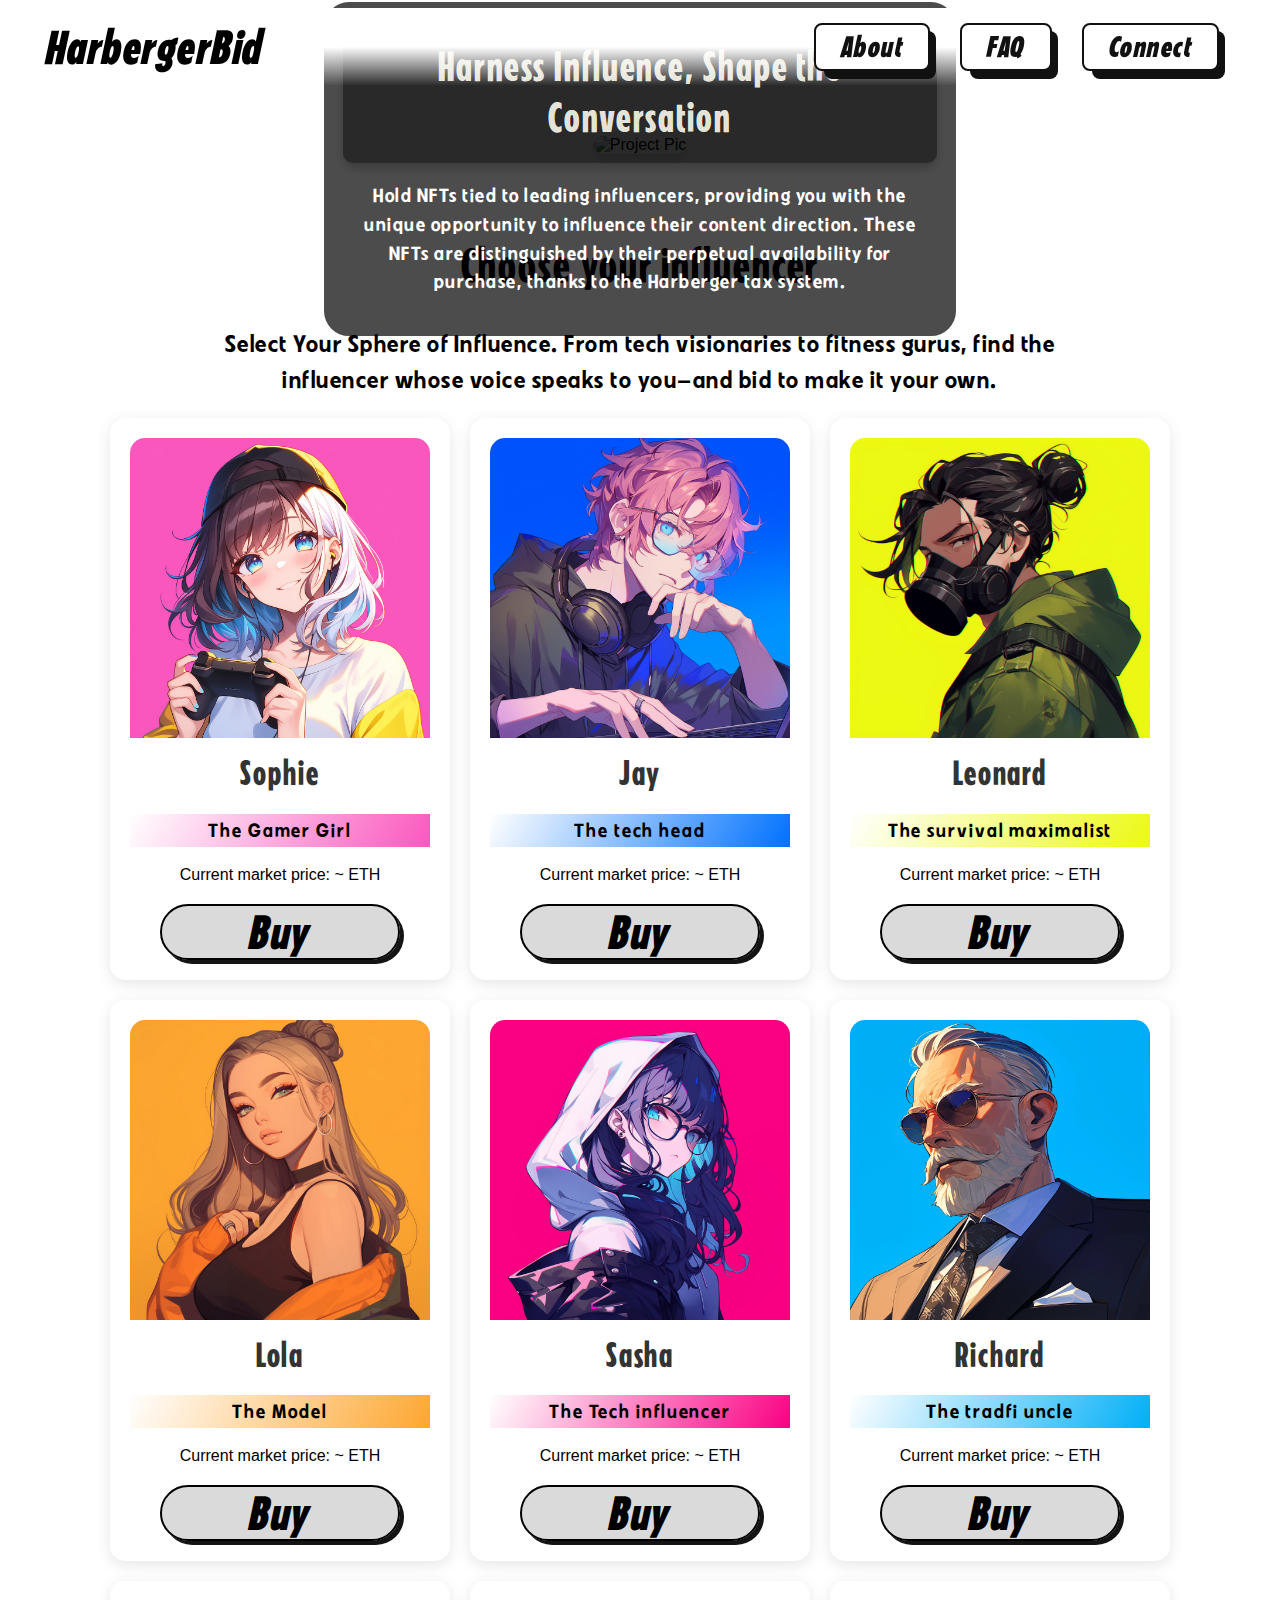
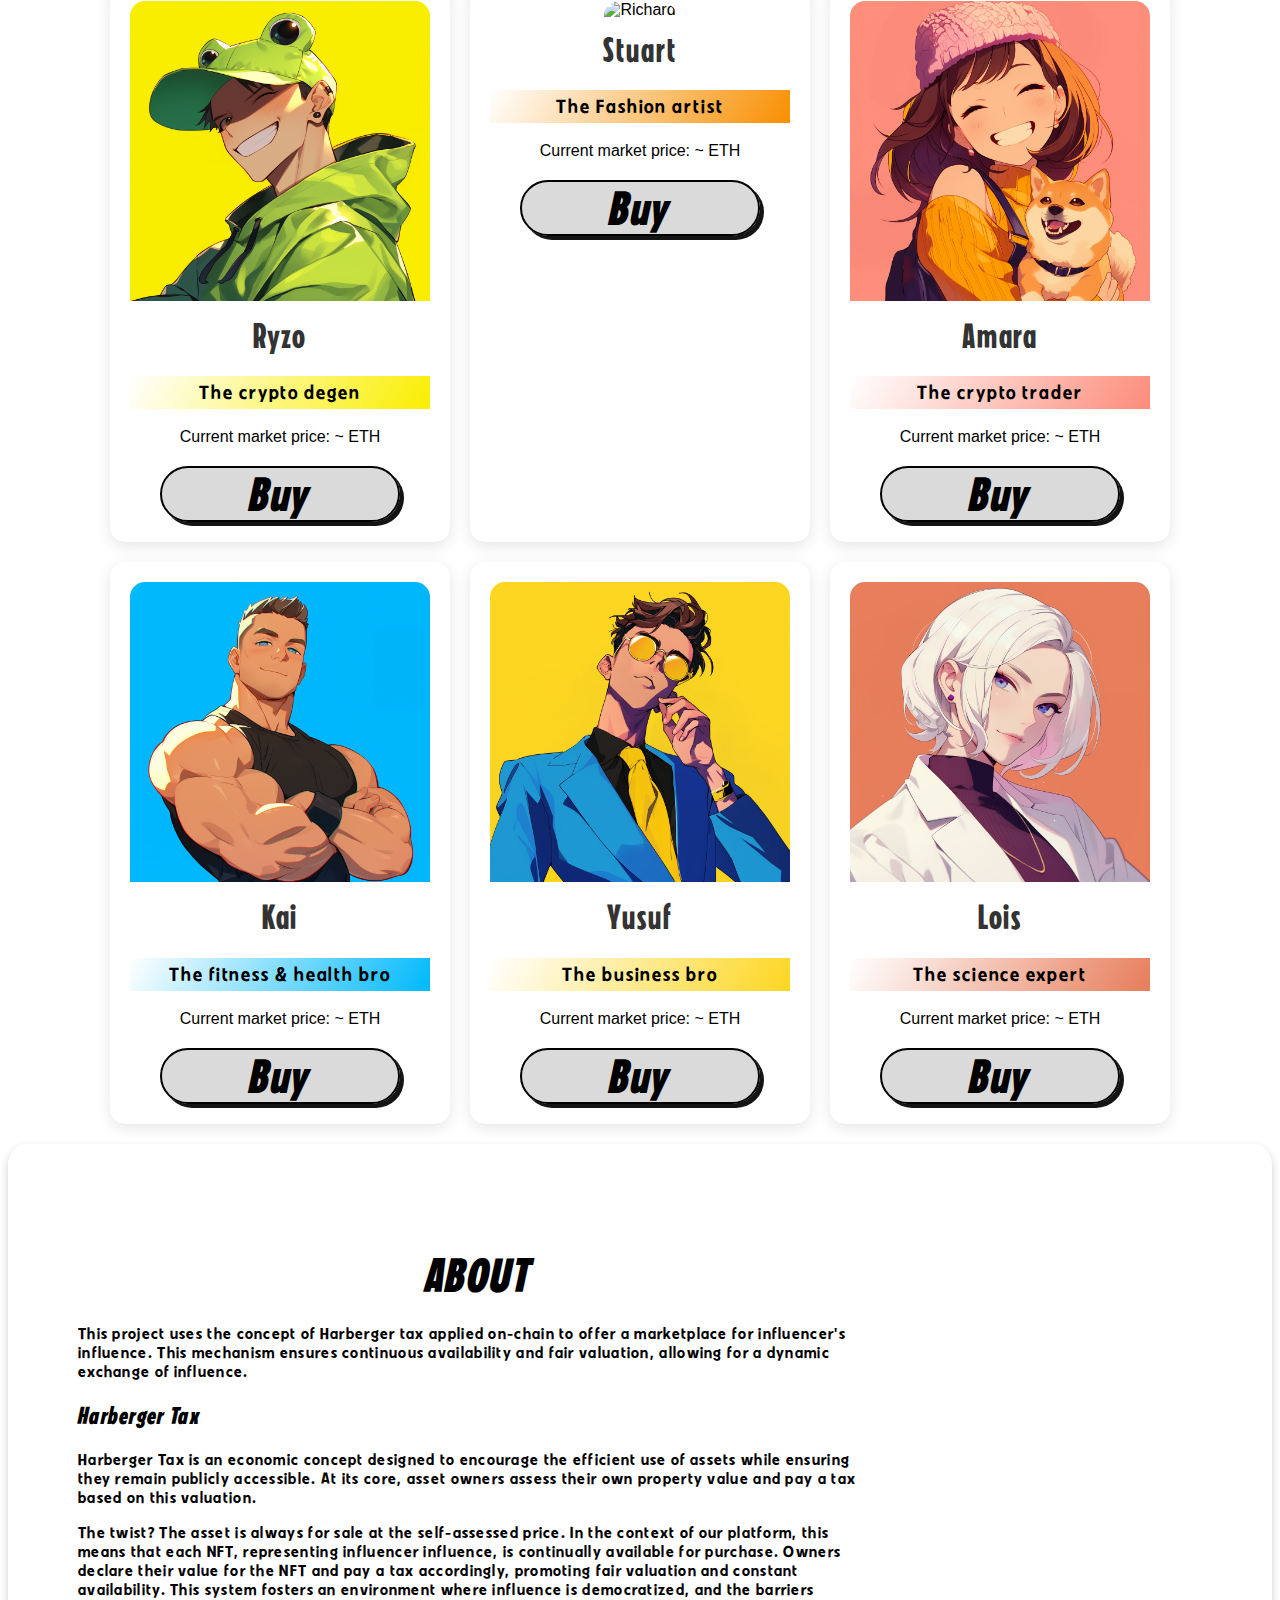
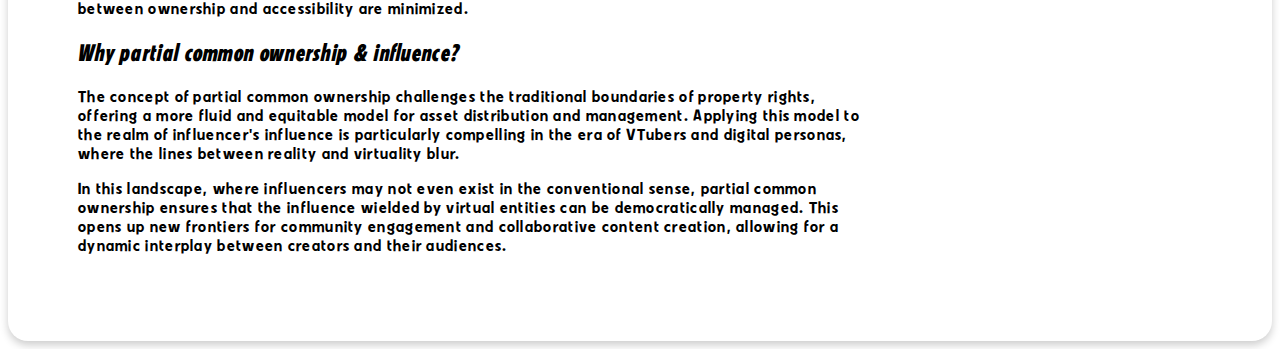
==== commit f6c034dc: "fix harberger texts to remove warpcast references" ====
--- a/index.html
+++ b/index.html
@@ -43,10 +43,10 @@
               Harness Influence, Shape the Conversation
             </div>
             <p class="slogan">
-              Hold NFTs tied to leading warpcast influencers, offering you the
-              opportunity to manage their social media account. These NFTs stand
-              out as they are perpetually available for purchase due to the
-              Harberger tax system.
+              Hold NFTs tied to leading influencers, providing you with the
+              unique opportunity to influence their content direction. These
+              NFTs are distinguished by their perpetual availability for
+              purchase, thanks to the Harberger tax system.
             </p>
           </div>
         </div>
